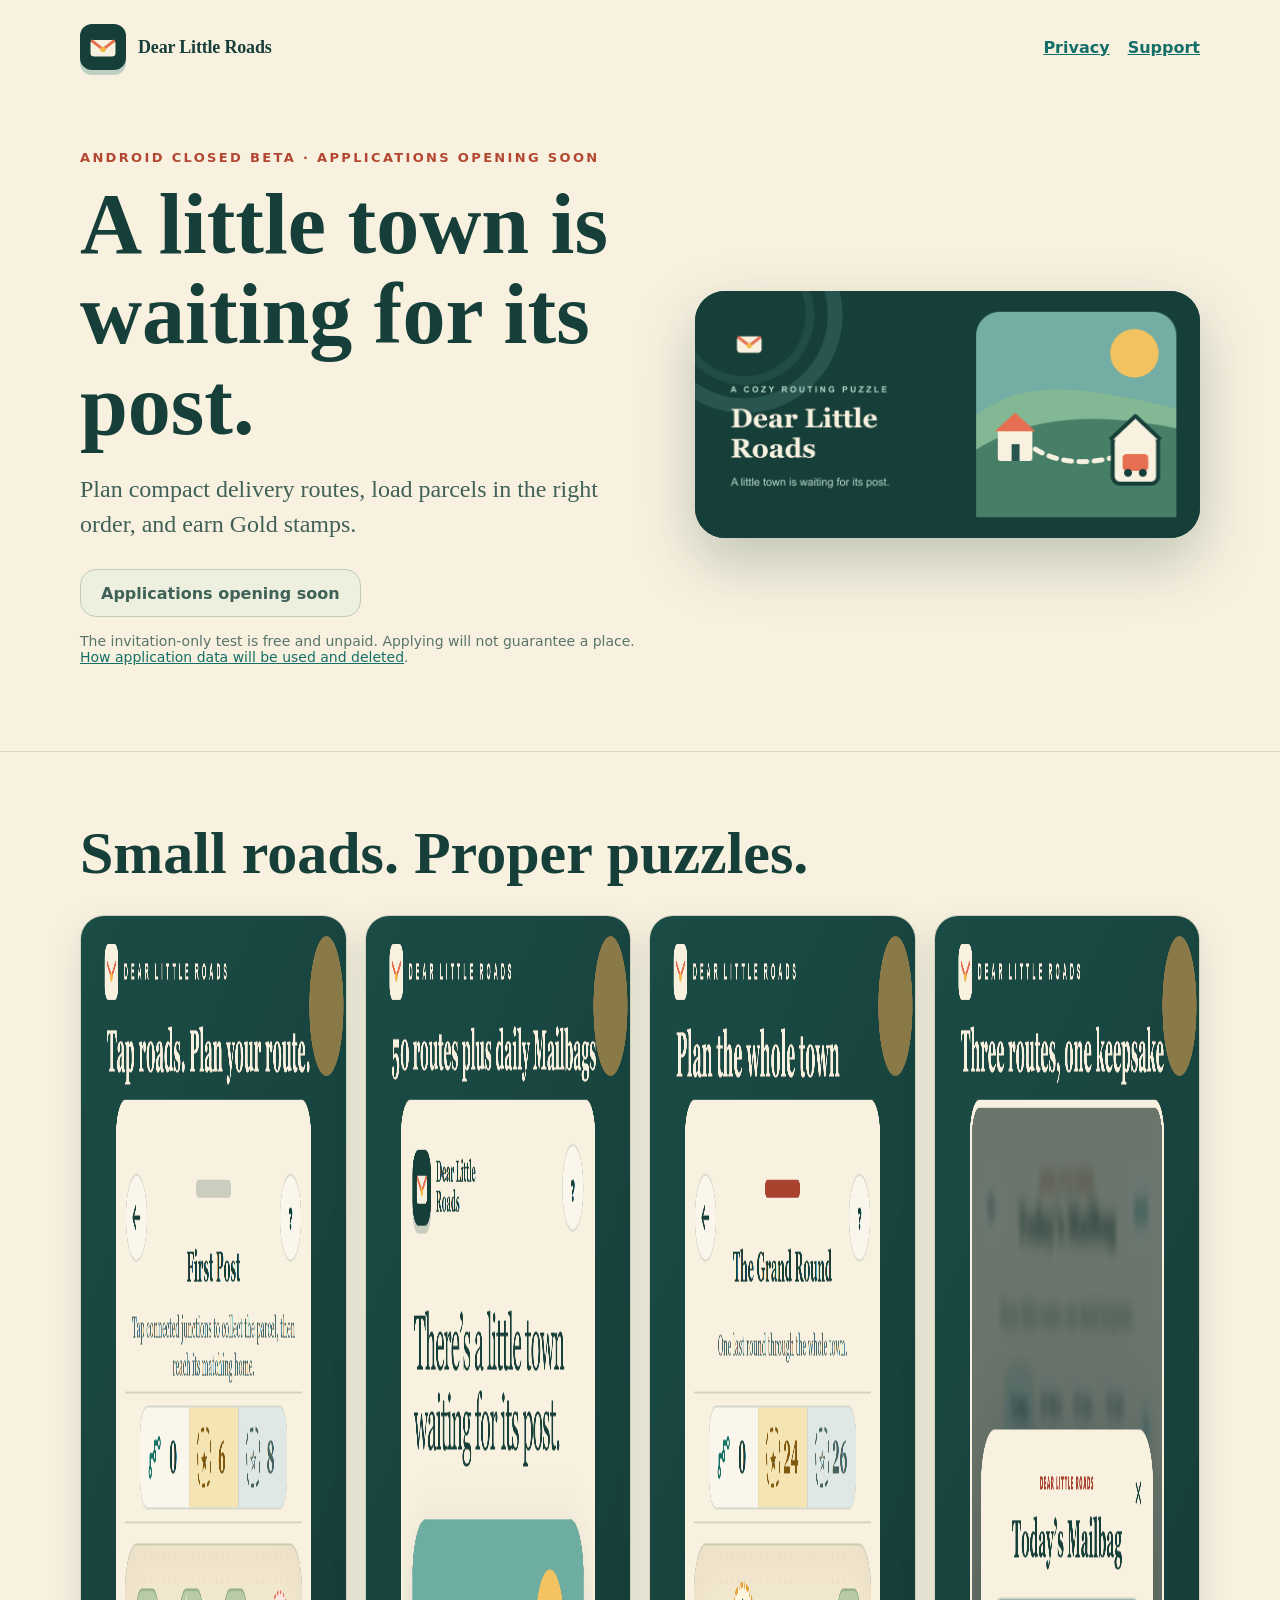
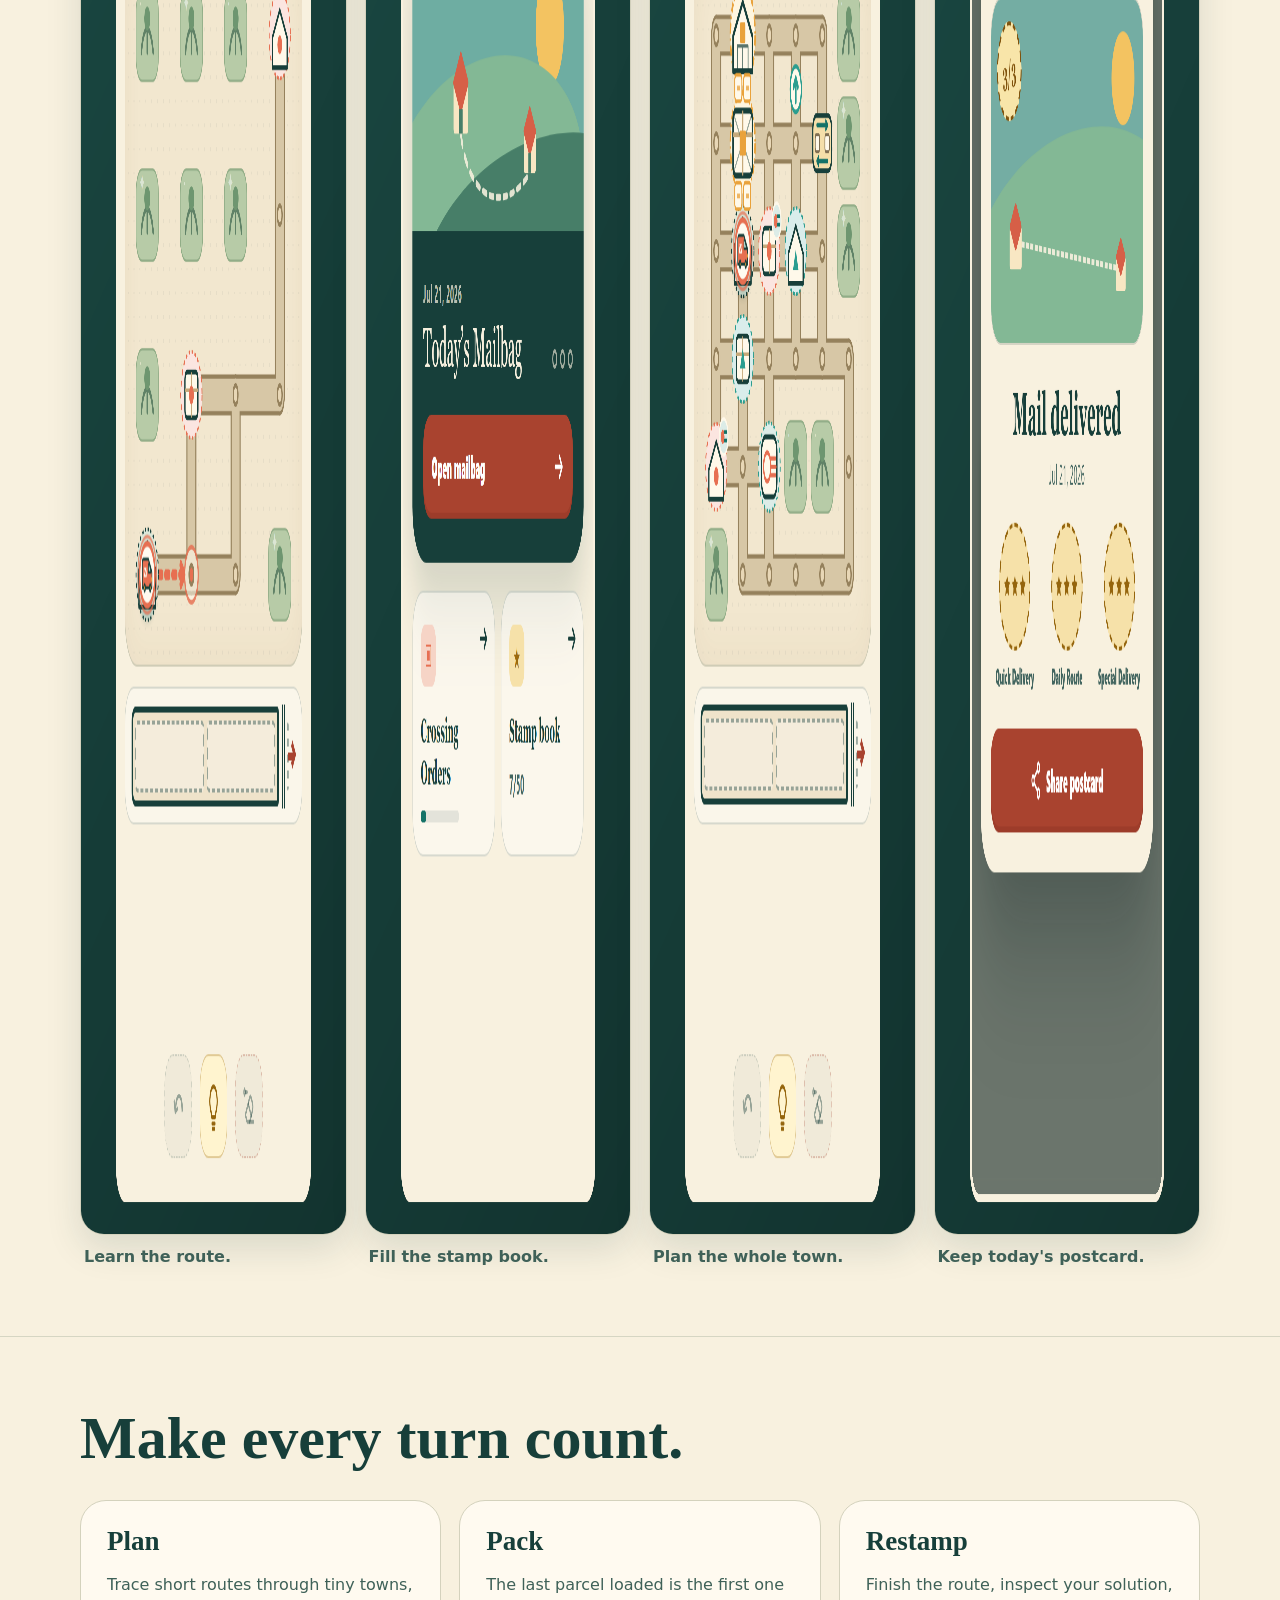
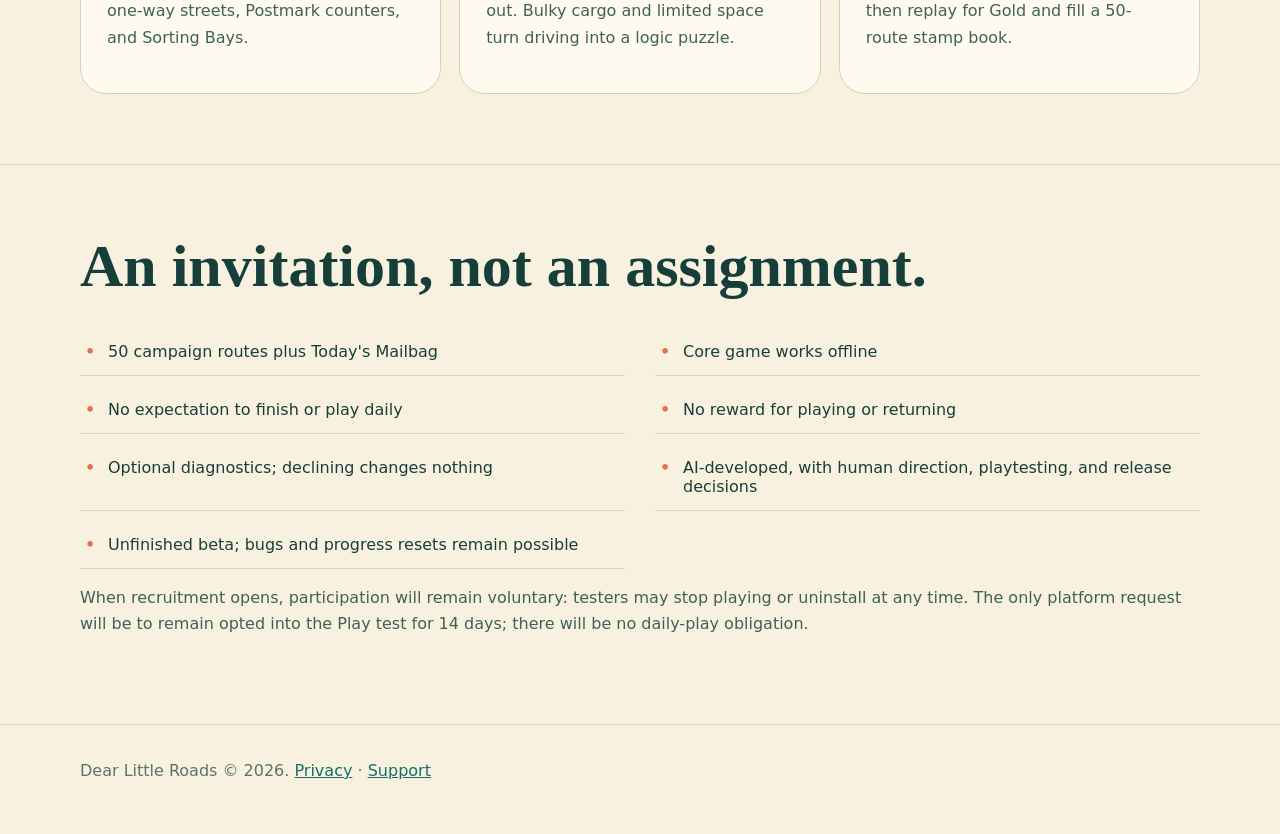
==== index.html @ 235973b0 "Prepare beta application site" ====
<!doctype html>
<html lang="en">
<head>
  <meta charset="utf-8">
  <meta name="viewport" content="width=device-width, initial-scale=1">
  <meta name="description" content="Applications will open soon for the free Dear Little Roads Android closed beta: 50 cozy route-planning puzzles plus Today's Mailbag.">
  <meta name="theme-color" content="#f8f1df">
  <link rel="canonical" href="https://dearlittleroads.github.io/">
  <meta property="og:type" content="website">
  <meta property="og:url" content="https://dearlittleroads.github.io/">
  <meta property="og:title" content="Dear Little Roads: Cozy Puzzle — Android Closed Beta">
  <meta property="og:description" content="Plan tiny postal routes, pack parcels in the right order, and earn Gold stamps across 50 cozy puzzles.">
  <meta property="og:image" content="https://dearlittleroads.github.io/assets/feature-graphic-1024x500.png">
  <meta property="og:image:alt" content="Dear Little Roads artwork with a postal route through a tiny town">
  <meta name="twitter:card" content="summary_large_image">
  <title>Dear Little Roads: Cozy Puzzle — Android Closed Beta</title>
  <link rel="stylesheet" href="styles.css">
  <link rel="icon" type="image/png" href="assets/icon-512x512.png">
</head>
<body>
  <a class="skip-link" href="#main">Skip to content</a>
  <header class="wrap topbar">
    <a class="brand" href="index.html"><span class="brand-mark" aria-hidden="true"><svg viewBox="0 0 64 64" focusable="false"><rect x="11" y="20" width="42" height="28" rx="6" fill="currentColor"/><path d="m14 22 18 14 18-14" fill="none" stroke="#e76f51" stroke-width="5" stroke-linecap="round" stroke-linejoin="round"/><circle cx="32" cy="36" r="4.5" fill="#f4b942"/></svg></span><span class="brand-wordmark">Dear Little Roads</span></a>
    <nav class="toplinks" aria-label="Information">
      <a href="privacy.html">Privacy</a>
      <a href="support.html">Support</a>
    </nav>
  </header>

  <main id="main">
    <section class="wrap hero">
      <div>
        <div class="eyebrow">Android closed beta · Applications opening soon</div>
        <h1>A little town is waiting for its post.</h1>
        <p class="lede">Plan compact delivery routes, load parcels in the right order, and earn Gold stamps.</p>
        <p class="status-pill" role="status">Applications opening soon</p>
        <p class="fine">The invitation-only test is free and unpaid. Applying will not guarantee a place. <a href="privacy.html#beta-recruitment">How application data will be used and deleted</a>.</p>
      </div>
      <figure class="feature-art">
        <img src="assets/feature-graphic-1024x500.png" width="1024" height="500" alt="Dear Little Roads artwork with a postal route through a tiny town">
      </figure>
    </section>

    <section class="section" aria-labelledby="screens-heading">
      <div class="wrap">
        <h2 id="screens-heading">Small roads. Proper puzzles.</h2>
        <div class="screens">
          <figure><img src="assets/01-route-1-initial-1080x1920.png" width="1080" height="1920" loading="lazy" alt="Dear Little Roads introductory route showing a postal van, one parcel and its matching home"><figcaption>Learn the route.</figcaption></figure>
          <figure><img src="assets/02-home-unlocked-1080x1920.png" width="1080" height="1920" loading="lazy" alt="Dear Little Roads home screen with the 50-route campaign, Today's Mailbag and stamp book"><figcaption>Fill the stamp book.</figcaption></figure>
          <figure><img src="assets/03-route-50-dense-1080x1920.png" width="1080" height="1920" loading="lazy" alt="A dense late-game Dear Little Roads town with parcels, homes, one-way streets and route mechanics"><figcaption>Plan the whole town.</figcaption></figure>
          <figure><img src="assets/04-mailbag-postcard-open-1080x1920.png" width="1080" height="1920" loading="lazy" alt="A completed Today's Mailbag with three finished routes and an open dated postcard keepsake"><figcaption>Keep today's postcard.</figcaption></figure>
        </div>
      </div>
    </section>

    <section class="section">
      <div class="wrap">
        <h2>Make every turn count.</h2>
        <div class="cards">
          <article class="card"><h3>Plan</h3><p>Trace short routes through tiny towns, one-way streets, Postmark counters, and Sorting Bays.</p></article>
          <article class="card"><h3>Pack</h3><p>The last parcel loaded is the first one out. Bulky cargo and limited space turn driving into a logic puzzle.</p></article>
          <article class="card"><h3>Restamp</h3><p>Finish the route, inspect your solution, then replay for Gold and fill a 50-route stamp book.</p></article>
        </div>
      </div>
    </section>

    <section class="section">
      <div class="wrap">
        <h2>An invitation, not an assignment.</h2>
        <ul class="facts">
          <li>50 campaign routes plus Today's Mailbag</li>
          <li>Core game works offline</li>
          <li>No expectation to finish or play daily</li>
          <li>No reward for playing or returning</li>
          <li>Optional diagnostics; declining changes nothing</li>
          <li>AI-developed, with human direction, playtesting, and release decisions</li>
          <li>Unfinished beta; bugs and progress resets remain possible</li>
        </ul>
        <p class="prose">When recruitment opens, participation will remain voluntary: testers may stop playing or uninstall at any time. The only platform request will be to remain opted into the Play test for 14 days; there will be no daily-play obligation.</p>
      </div>
    </section>
  </main>

  <footer><div class="wrap">Dear Little Roads © 2026. <a href="privacy.html">Privacy</a> · <a href="support.html">Support</a></div></footer>
</body>
</html>
---- styles.css ----
:root {
  color: #173f3a;
  background: #f8f1df;
  font-family: Inter, ui-sans-serif, system-ui, -apple-system, BlinkMacSystemFont, "Segoe UI", sans-serif;
  font-synthesis: none;
}

* { box-sizing: border-box; }
body { margin: 0; background: #f8f1df; color: #173f3a; }
a { color: #146f68; }
a:focus-visible, button:focus-visible, [tabindex]:focus-visible { outline: 4px solid #e76f51; outline-offset: 4px; }
.skip-link { position: fixed; z-index: 10; top: 12px; left: 12px; padding: 12px 16px; border-radius: 12px; background: #173f3a; color: #fff7e6; font-weight: 800; transform: translateY(-160%); }
.skip-link:focus { transform: translateY(0); }
@media (prefers-reduced-motion: no-preference) {
  html { scroll-behavior: smooth; }
  .skip-link { transition: transform .15s ease; }
}
.wrap { width: min(1120px, calc(100% - 36px)); margin: 0 auto; }
.topbar { display: flex; align-items: center; justify-content: space-between; padding: 24px 0; }
.brand { display: inline-flex; align-items: center; gap: 12px; color: inherit; text-decoration: none; font-weight: 800; }
.brand-mark { display: grid; place-items: center; width: 46px; height: 46px; border-radius: 12px; background: #173f3a; color: #f8f1df; box-shadow: 0 5px 0 #bed0c4; }
.brand-mark svg { display: block; width: 38px; height: 38px; }
.brand-wordmark { font: 700 18px/1.05 Georgia, serif; letter-spacing: -.01em; }
.toplinks { display: flex; gap: 18px; font-weight: 700; }
.hero { display: grid; grid-template-columns: 1.05fr .95fr; align-items: center; gap: 56px; padding: 56px 0 72px; }
.eyebrow { color: #b44731; font-size: 13px; font-weight: 800; letter-spacing: .18em; text-transform: uppercase; }
h1, h2, h3 { font-family: Georgia, serif; line-height: 1.05; }
h1 { max-width: 700px; margin: 14px 0 22px; font-size: clamp(48px, 7vw, 86px); }
.lede { max-width: 650px; margin: 0 0 28px; color: #3f6158; font: 24px/1.45 Georgia, serif; }
.button { display: inline-flex; justify-content: center; align-items: center; min-height: 56px; padding: 0 26px; border-radius: 18px; background: #b44731; color: #fff7e6; font-weight: 800; text-decoration: none; box-shadow: 0 6px 0 #8f3828; }
.button[aria-disabled="true"] { cursor: not-allowed; opacity: .68; }
.status-pill { display: inline-flex; min-height: 48px; align-items: center; margin: 0; padding: 0 20px; border: 1px solid #c3c9b8; border-radius: 16px; background: #eef0df; color: #3f6158; font-weight: 800; }
.fine { margin-top: 16px; color: #58746b; font-size: 14px; }
.feature-art { width: min(620px, 100%); justify-self: center; overflow: hidden; margin: 0; border-radius: 30px; background: #173f3a; box-shadow: 0 24px 60px rgb(23 63 58 / .25); }
.feature-art img { display: block; width: 100%; height: auto; }
.section { padding: 70px 0; border-top: 1px solid #d6d6c3; }
.section h2 { margin: 0 0 30px; font-size: clamp(38px, 5vw, 60px); }
.cards { display: grid; grid-template-columns: repeat(3, 1fr); gap: 18px; }
.card { padding: 26px; border: 1px solid #d4d2bd; border-radius: 26px; background: #fffaf0; }
.card h3 { margin: 0 0 10px; font-size: 27px; }
.card p, .prose { color: #3f6158; line-height: 1.65; }
.screens { display: grid; grid-template-columns: repeat(4, 1fr); gap: 18px; }
.screens figure { margin: 0; }
.screens img { display: block; width: 100%; border-radius: 24px; border: 1px solid #d4d2bd; box-shadow: 0 14px 35px rgb(23 63 58 / .13); }
.screens figcaption { padding: 12px 4px 0; color: #3f6158; font-weight: 750; }
.facts { display: grid; grid-template-columns: repeat(2, minmax(0, 1fr)); gap: 10px 30px; padding: 0; list-style: none; }
.facts li { padding: 14px 0 14px 28px; border-bottom: 1px solid #d6d6c3; position: relative; }
.facts li::before { content: "•"; position: absolute; left: 5px; color: #e76f51; font-weight: 900; }
.policy { width: min(780px, calc(100% - 36px)); margin: 0 auto; padding: 54px 0 90px; }
.policy h1 { font-size: clamp(42px, 6vw, 68px); }
.policy h2 { margin-top: 42px; font-size: 30px; }
.policy p, .policy li { color: #3f6158; line-height: 1.7; }
.policy address { color: #3f6158; font-style: normal; line-height: 1.7; margin: 0 0 1rem; }
.notice { padding: 18px 20px; border-left: 5px solid #e6aa3c; background: #fff6d7; }
footer { padding: 36px 0 54px; border-top: 1px solid #d6d6c3; color: #58746b; }

@media (max-width: 820px) {
  .hero { grid-template-columns: 1fr; padding-top: 28px; }
  .cards { grid-template-columns: 1fr; }
  .screens { grid-template-columns: repeat(2, 1fr); }
  .toplinks { font-size: 14px; }
}

@media (max-width: 520px) {
  .wrap { width: min(100% - 24px, 1120px); }
  .topbar { align-items: flex-start; }
  .brand-wordmark { max-width: 105px; font-size: 15px; }
  .toplinks { flex-direction: column; gap: 6px; text-align: right; }
  .hero { gap: 36px; }
  .lede { font-size: 20px; }
  .screens, .facts { grid-template-columns: 1fr; }
}
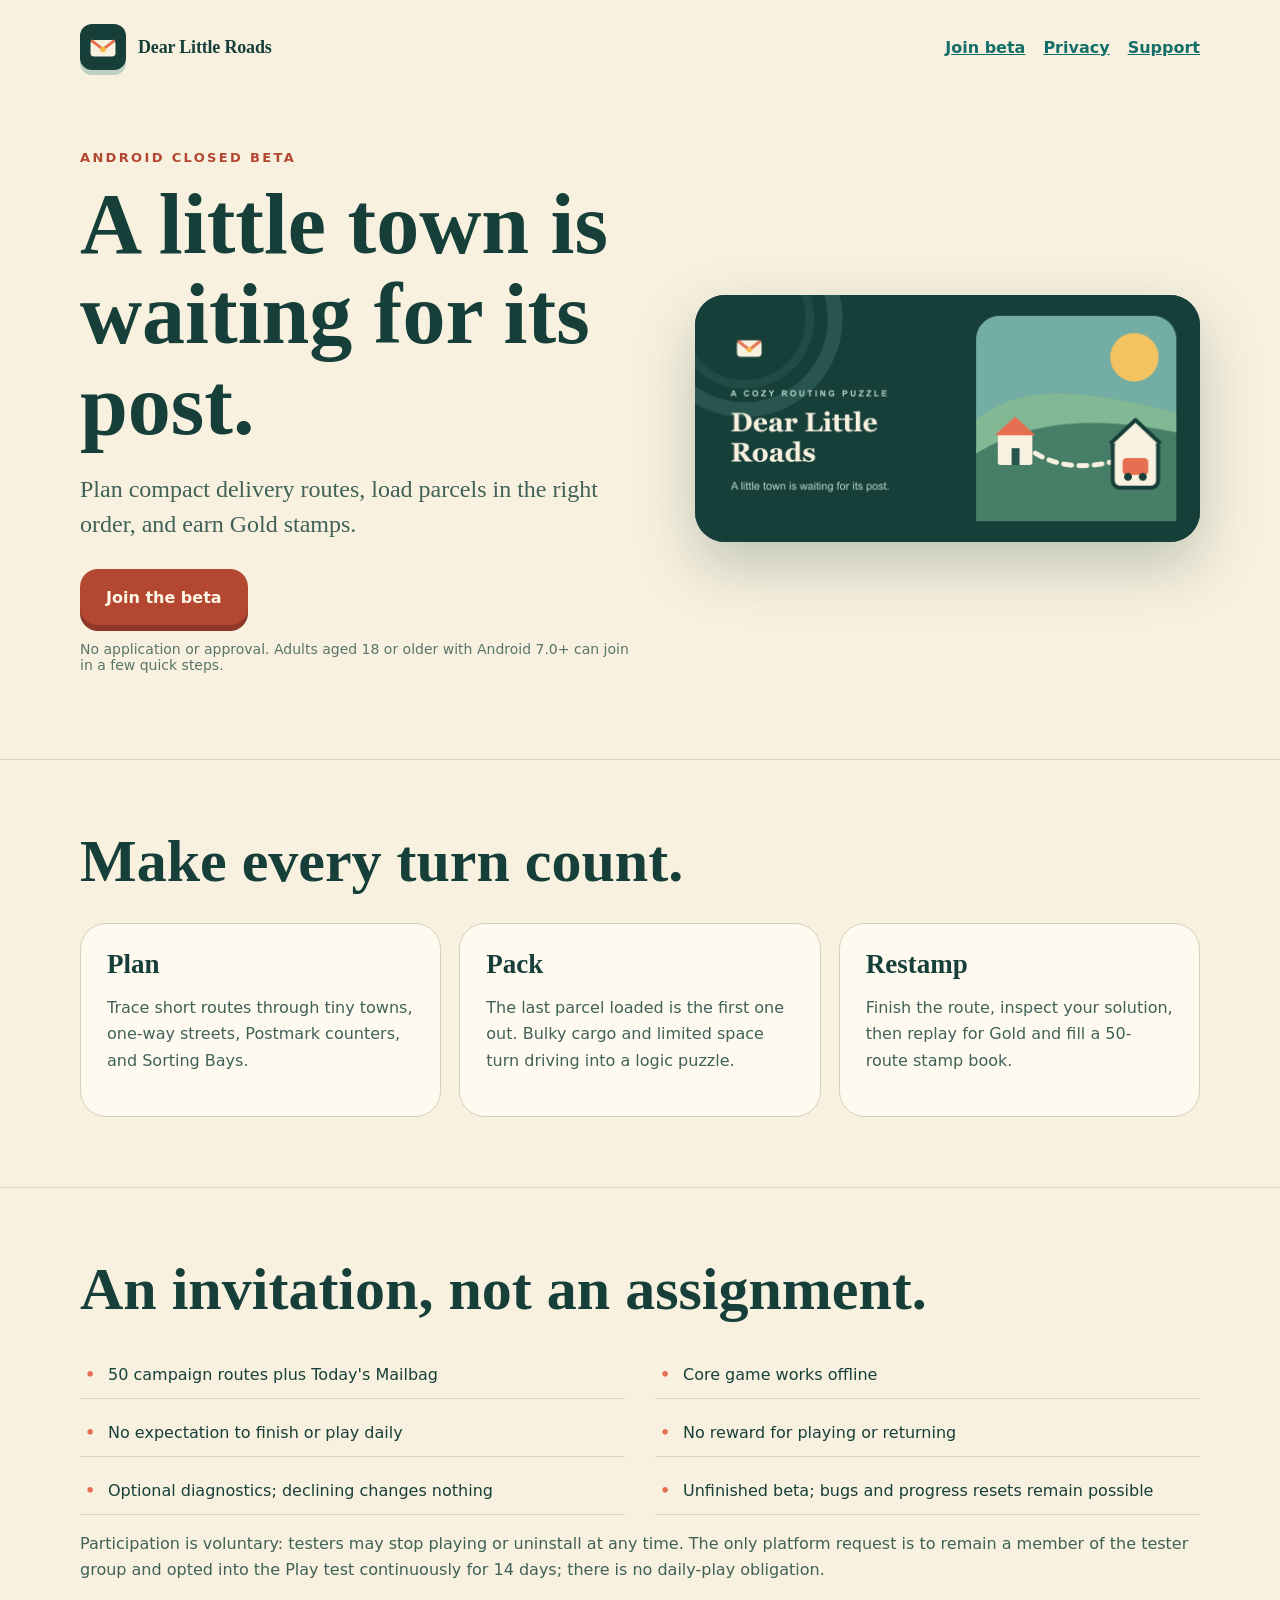
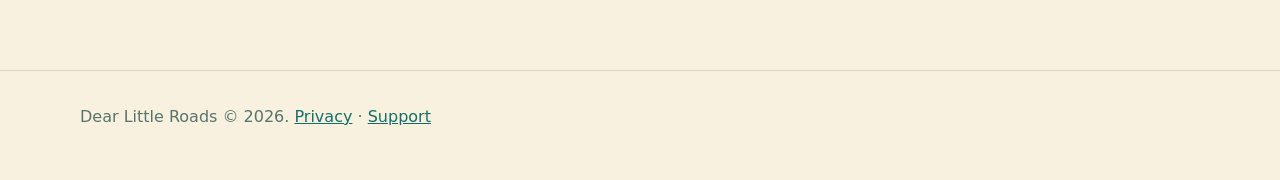
==== commit dee6d252: "Add self-service beta join flow" ====
--- a/index.html
+++ b/index.html
@@ -3,54 +3,33 @@
 <head>
   <meta charset="utf-8">
   <meta name="viewport" content="width=device-width, initial-scale=1">
-  <meta name="description" content="Applications will open soon for the free Dear Little Roads Android closed beta: 50 cozy route-planning puzzles plus Today's Mailbag.">
-  <meta name="theme-color" content="#f8f1df">
-  <link rel="canonical" href="https://dearlittleroads.github.io/">
-  <meta property="og:type" content="website">
-  <meta property="og:url" content="https://dearlittleroads.github.io/">
-  <meta property="og:title" content="Dear Little Roads: Cozy Puzzle — Android Closed Beta">
-  <meta property="og:description" content="Plan tiny postal routes, pack parcels in the right order, and earn Gold stamps across 50 cozy puzzles.">
-  <meta property="og:image" content="https://dearlittleroads.github.io/assets/feature-graphic-1024x500.png">
-  <meta property="og:image:alt" content="Dear Little Roads artwork with a postal route through a tiny town">
-  <meta name="twitter:card" content="summary_large_image">
-  <title>Dear Little Roads: Cozy Puzzle — Android Closed Beta</title>
+  <meta name="description" content="Join the Dear Little Roads closed beta, a cozy route-planning puzzle for Android.">
+  <title>Dear Little Roads — Cozy Routing Puzzle</title>
   <link rel="stylesheet" href="styles.css">
   <link rel="icon" type="image/png" href="assets/icon-512x512.png">
 </head>
 <body>
-  <a class="skip-link" href="#main">Skip to content</a>
   <header class="wrap topbar">
     <a class="brand" href="index.html"><span class="brand-mark" aria-hidden="true"><svg viewBox="0 0 64 64" focusable="false"><rect x="11" y="20" width="42" height="28" rx="6" fill="currentColor"/><path d="m14 22 18 14 18-14" fill="none" stroke="#e76f51" stroke-width="5" stroke-linecap="round" stroke-linejoin="round"/><circle cx="32" cy="36" r="4.5" fill="#f4b942"/></svg></span><span class="brand-wordmark">Dear Little Roads</span></a>
     <nav class="toplinks" aria-label="Information">
+      <a href="join.html">Join beta</a>
       <a href="privacy.html">Privacy</a>
       <a href="support.html">Support</a>
     </nav>
   </header>
 
-  <main id="main">
+  <main>
     <section class="wrap hero">
       <div>
-        <div class="eyebrow">Android closed beta · Applications opening soon</div>
+        <div class="eyebrow">Android closed beta</div>
         <h1>A little town is waiting for its post.</h1>
         <p class="lede">Plan compact delivery routes, load parcels in the right order, and earn Gold stamps.</p>
-        <p class="status-pill" role="status">Applications opening soon</p>
-        <p class="fine">The invitation-only test is free and unpaid. Applying will not guarantee a place. <a href="privacy.html#beta-recruitment">How application data will be used and deleted</a>.</p>
+        <a class="button" href="join.html">Join the beta</a>
+        <p class="fine">No application or approval. Adults aged 18 or older with Android 7.0+ can join in a few quick steps.</p>
       </div>
       <figure class="feature-art">
         <img src="assets/feature-graphic-1024x500.png" width="1024" height="500" alt="Dear Little Roads artwork with a postal route through a tiny town">
       </figure>
-    </section>
-
-    <section class="section" aria-labelledby="screens-heading">
-      <div class="wrap">
-        <h2 id="screens-heading">Small roads. Proper puzzles.</h2>
-        <div class="screens">
-          <figure><img src="assets/01-route-1-initial-1080x1920.png" width="1080" height="1920" loading="lazy" alt="Dear Little Roads introductory route showing a postal van, one parcel and its matching home"><figcaption>Learn the route.</figcaption></figure>
-          <figure><img src="assets/02-home-unlocked-1080x1920.png" width="1080" height="1920" loading="lazy" alt="Dear Little Roads home screen with the 50-route campaign, Today's Mailbag and stamp book"><figcaption>Fill the stamp book.</figcaption></figure>
-          <figure><img src="assets/03-route-50-dense-1080x1920.png" width="1080" height="1920" loading="lazy" alt="A dense late-game Dear Little Roads town with parcels, homes, one-way streets and route mechanics"><figcaption>Plan the whole town.</figcaption></figure>
-          <figure><img src="assets/04-mailbag-postcard-open-1080x1920.png" width="1080" height="1920" loading="lazy" alt="A completed Today's Mailbag with three finished routes and an open dated postcard keepsake"><figcaption>Keep today's postcard.</figcaption></figure>
-        </div>
-      </div>
     </section>
 
     <section class="section">
@@ -73,10 +52,9 @@
           <li>No expectation to finish or play daily</li>
           <li>No reward for playing or returning</li>
           <li>Optional diagnostics; declining changes nothing</li>
-          <li>AI-developed, with human direction, playtesting, and release decisions</li>
           <li>Unfinished beta; bugs and progress resets remain possible</li>
         </ul>
-        <p class="prose">When recruitment opens, participation will remain voluntary: testers may stop playing or uninstall at any time. The only platform request will be to remain opted into the Play test for 14 days; there will be no daily-play obligation.</p>
+        <p class="prose">Participation is voluntary: testers may stop playing or uninstall at any time. The only platform request is to remain a member of the tester group and opted into the Play test continuously for 14 days; there is no daily-play obligation.</p>
       </div>
     </section>
   </main>
--- a/styles.css
+++ b/styles.css
@@ -6,15 +6,12 @@
 }
 
 * { box-sizing: border-box; }
+html { scroll-behavior: smooth; }
 body { margin: 0; background: #f8f1df; color: #173f3a; }
 a { color: #146f68; }
-a:focus-visible, button:focus-visible, [tabindex]:focus-visible { outline: 4px solid #e76f51; outline-offset: 4px; }
-.skip-link { position: fixed; z-index: 10; top: 12px; left: 12px; padding: 12px 16px; border-radius: 12px; background: #173f3a; color: #fff7e6; font-weight: 800; transform: translateY(-160%); }
+.visually-hidden { position: absolute; width: 1px; height: 1px; padding: 0; margin: -1px; overflow: hidden; clip: rect(0 0 0 0); white-space: nowrap; border: 0; }
+.skip-link { position: fixed; z-index: 10; top: 8px; left: 8px; padding: 10px 14px; border-radius: 10px; background: #173f3a; color: #fffaf0; font-weight: 800; transform: translateY(-160%); }
 .skip-link:focus { transform: translateY(0); }
-@media (prefers-reduced-motion: no-preference) {
-  html { scroll-behavior: smooth; }
-  .skip-link { transition: transform .15s ease; }
-}
 .wrap { width: min(1120px, calc(100% - 36px)); margin: 0 auto; }
 .topbar { display: flex; align-items: center; justify-content: space-between; padding: 24px 0; }
 .brand { display: inline-flex; align-items: center; gap: 12px; color: inherit; text-decoration: none; font-weight: 800; }
@@ -29,7 +26,6 @@
 .lede { max-width: 650px; margin: 0 0 28px; color: #3f6158; font: 24px/1.45 Georgia, serif; }
 .button { display: inline-flex; justify-content: center; align-items: center; min-height: 56px; padding: 0 26px; border-radius: 18px; background: #b44731; color: #fff7e6; font-weight: 800; text-decoration: none; box-shadow: 0 6px 0 #8f3828; }
 .button[aria-disabled="true"] { cursor: not-allowed; opacity: .68; }
-.status-pill { display: inline-flex; min-height: 48px; align-items: center; margin: 0; padding: 0 20px; border: 1px solid #c3c9b8; border-radius: 16px; background: #eef0df; color: #3f6158; font-weight: 800; }
 .fine { margin-top: 16px; color: #58746b; font-size: 14px; }
 .feature-art { width: min(620px, 100%); justify-self: center; overflow: hidden; margin: 0; border-radius: 30px; background: #173f3a; box-shadow: 0 24px 60px rgb(23 63 58 / .25); }
 .feature-art img { display: block; width: 100%; height: auto; }
@@ -40,9 +36,7 @@
 .card h3 { margin: 0 0 10px; font-size: 27px; }
 .card p, .prose { color: #3f6158; line-height: 1.65; }
 .screens { display: grid; grid-template-columns: repeat(4, 1fr); gap: 18px; }
-.screens figure { margin: 0; }
 .screens img { display: block; width: 100%; border-radius: 24px; border: 1px solid #d4d2bd; box-shadow: 0 14px 35px rgb(23 63 58 / .13); }
-.screens figcaption { padding: 12px 4px 0; color: #3f6158; font-weight: 750; }
 .facts { display: grid; grid-template-columns: repeat(2, minmax(0, 1fr)); gap: 10px 30px; padding: 0; list-style: none; }
 .facts li { padding: 14px 0 14px 28px; border-bottom: 1px solid #d6d6c3; position: relative; }
 .facts li::before { content: "•"; position: absolute; left: 5px; color: #e76f51; font-weight: 900; }
@@ -51,7 +45,21 @@
 .policy h2 { margin-top: 42px; font-size: 30px; }
 .policy p, .policy li { color: #3f6158; line-height: 1.7; }
 .policy address { color: #3f6158; font-style: normal; line-height: 1.7; margin: 0 0 1rem; }
+.policy code { overflow-wrap: anywhere; }
+.language-switcher { display: flex; flex-wrap: wrap; gap: 10px; margin: 0 0 42px; }
+.language-switcher a { min-width: 112px; padding: 10px 16px; border: 1px solid #b9c8bd; border-radius: 999px; background: #fffaf0; text-align: center; text-decoration: none; font-weight: 800; }
+.language-switcher a:hover, .language-switcher a:focus-visible { border-color: #146f68; outline: 3px solid rgb(20 111 104 / .18); outline-offset: 2px; }
+.language-section { scroll-margin-top: 24px; }
+.language-section + .language-section { margin-top: 80px; padding-top: 80px; border-top: 2px solid #c9ccba; }
 .notice { padding: 18px 20px; border-left: 5px solid #e6aa3c; background: #fff6d7; }
+.join-intro { max-width: 680px; font: 22px/1.5 Georgia, serif; }
+.join-steps { display: grid; gap: 20px; margin: 38px 0 48px; padding: 0; list-style: none; }
+.join-step { display: grid; grid-template-columns: 54px 1fr; gap: 18px; padding: 24px; border: 1px solid #d4d2bd; border-radius: 26px; background: #fffaf0; }
+.join-step h2 { margin: 2px 0 10px; font-size: 30px; }
+.join-step p { margin: 0 0 20px; }
+.step-number { display: grid; place-items: center; width: 48px; height: 48px; border-radius: 50%; background: #173f3a; color: #fffaf0; font: 700 25px/1 Georgia, serif; box-shadow: 0 5px 0 #bed0c4; }
+.join-expectations { margin-top: 48px; padding-top: 8px; }
+.join-expectations h2 { margin-top: 0; }
 footer { padding: 36px 0 54px; border-top: 1px solid #d6d6c3; color: #58746b; }
 
 @media (max-width: 820px) {
@@ -69,4 +77,19 @@
   .hero { gap: 36px; }
   .lede { font-size: 20px; }
   .screens, .facts { grid-template-columns: 1fr; }
+  .language-switcher a { flex: 1; }
+  .language-section + .language-section { margin-top: 60px; padding-top: 60px; }
+  .policy h1 {
+    font-size: clamp(36px, 12vw, 42px);
+    hyphens: auto;
+    overflow-wrap: anywhere;
+  }
+  .policy h2 { hyphens: auto; overflow-wrap: anywhere; }
+  .join-step { grid-template-columns: 42px 1fr; gap: 12px; padding: 18px 16px; }
+  .step-number { width: 38px; height: 38px; font-size: 21px; }
+  .join-step .button { width: 100%; min-height: 52px; padding: 0 18px; text-align: center; }
 }
+
+@media (prefers-reduced-motion: reduce) {
+  html { scroll-behavior: auto; }
+}
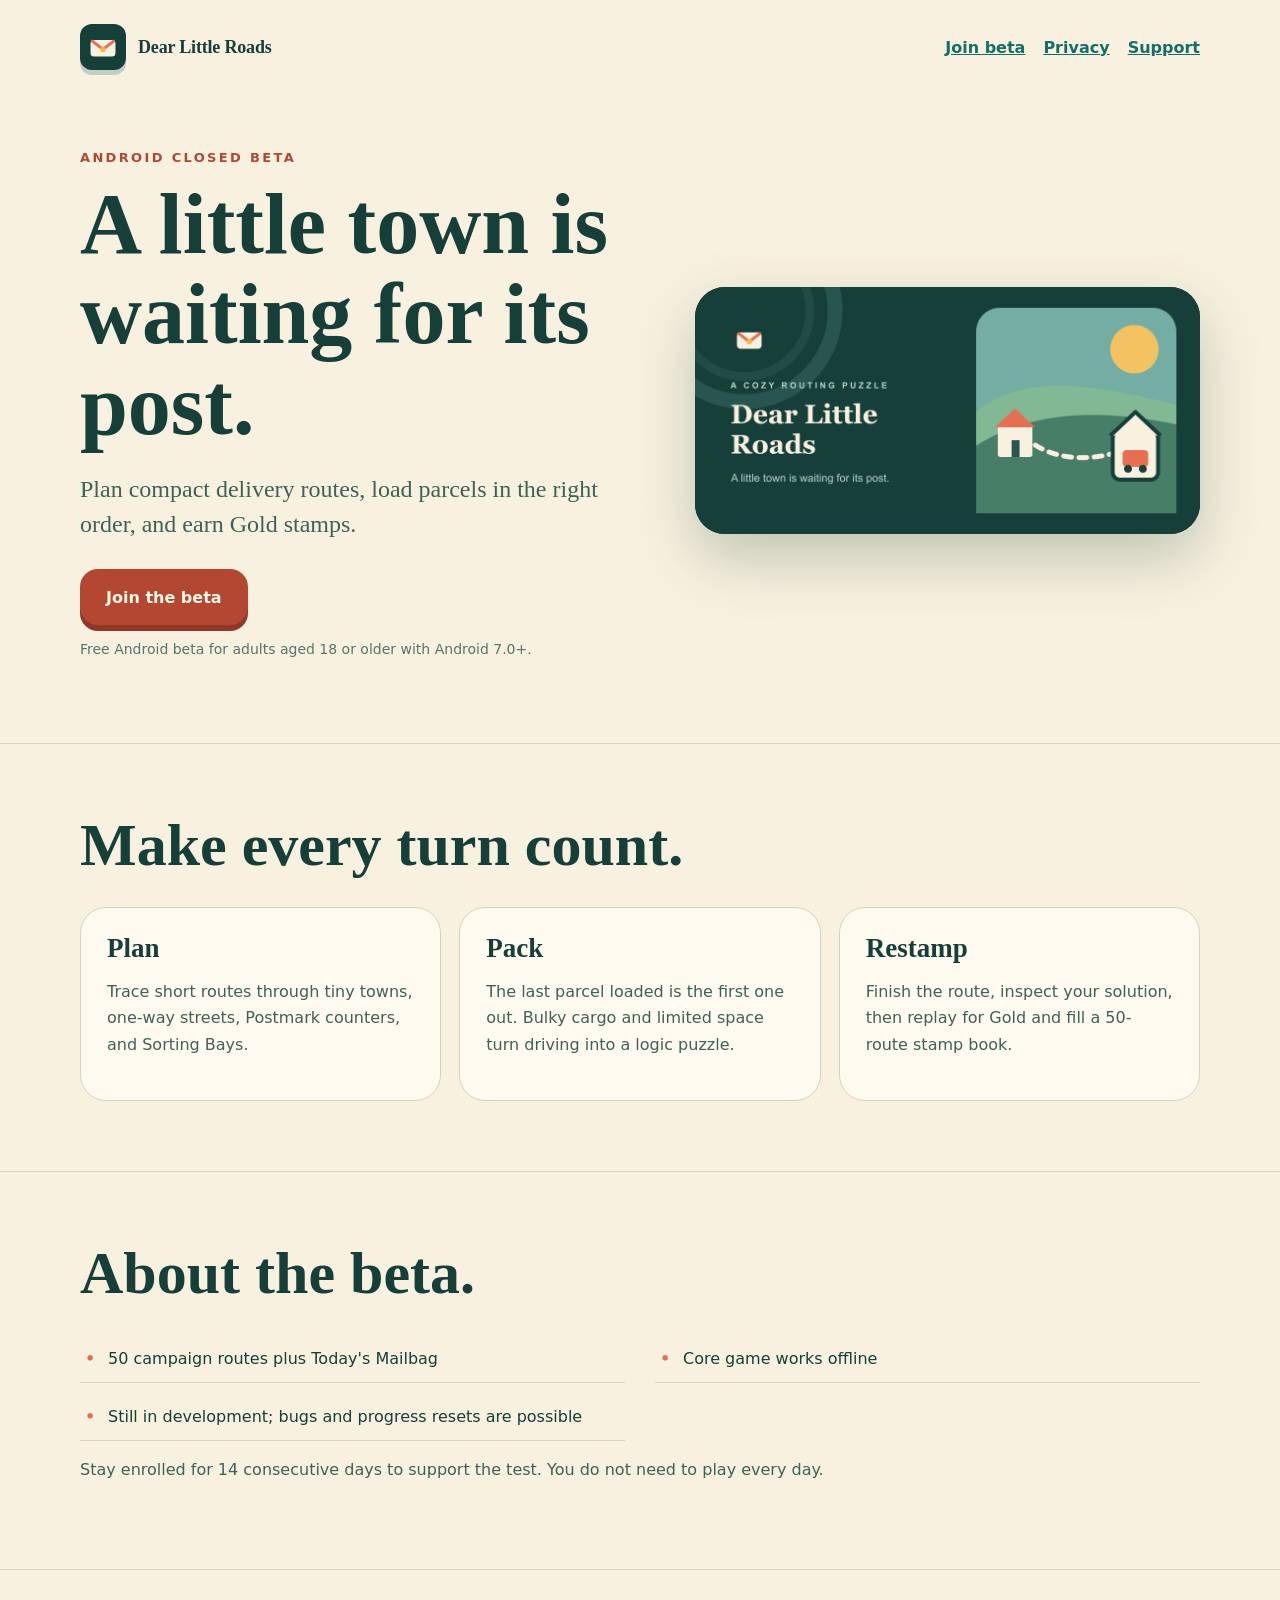
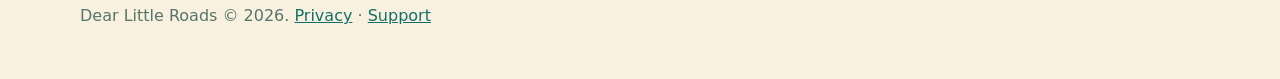
==== commit 501730f7: "Tighten beta invitation copy" ====
--- a/index.html
+++ b/index.html
@@ -25,7 +25,7 @@
         <h1>A little town is waiting for its post.</h1>
         <p class="lede">Plan compact delivery routes, load parcels in the right order, and earn Gold stamps.</p>
         <a class="button" href="join.html">Join the beta</a>
-        <p class="fine">No application or approval. Adults aged 18 or older with Android 7.0+ can join in a few quick steps.</p>
+        <p class="fine">Free Android beta for adults aged 18 or older with Android 7.0+.</p>
       </div>
       <figure class="feature-art">
         <img src="assets/feature-graphic-1024x500.png" width="1024" height="500" alt="Dear Little Roads artwork with a postal route through a tiny town">
@@ -45,16 +45,13 @@
 
     <section class="section">
       <div class="wrap">
-        <h2>An invitation, not an assignment.</h2>
+        <h2>About the beta.</h2>
         <ul class="facts">
           <li>50 campaign routes plus Today's Mailbag</li>
           <li>Core game works offline</li>
-          <li>No expectation to finish or play daily</li>
-          <li>No reward for playing or returning</li>
-          <li>Optional diagnostics; declining changes nothing</li>
-          <li>Unfinished beta; bugs and progress resets remain possible</li>
+          <li>Still in development; bugs and progress resets are possible</li>
         </ul>
-        <p class="prose">Participation is voluntary: testers may stop playing or uninstall at any time. The only platform request is to remain a member of the tester group and opted into the Play test continuously for 14 days; there is no daily-play obligation.</p>
+        <p class="prose">Stay enrolled for 14 consecutive days to support the test. You do not need to play every day.</p>
       </div>
     </section>
   </main>
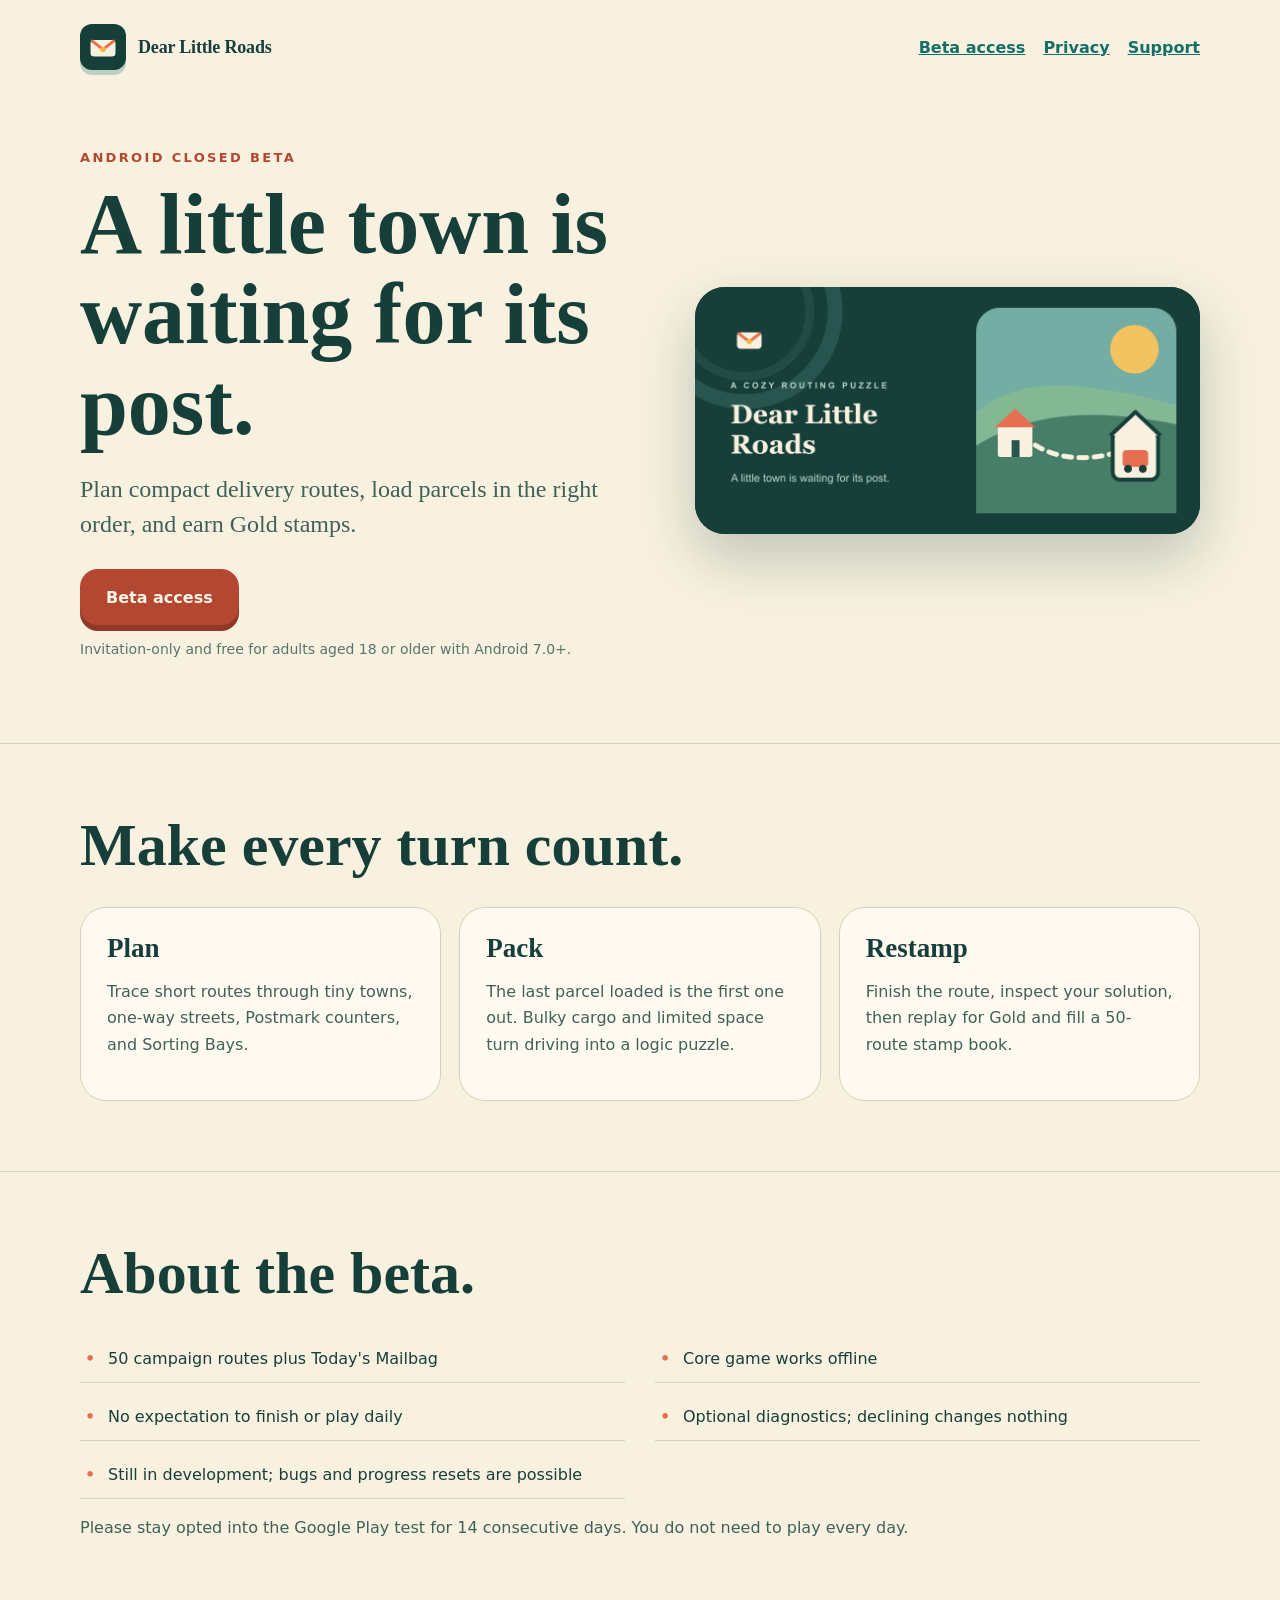
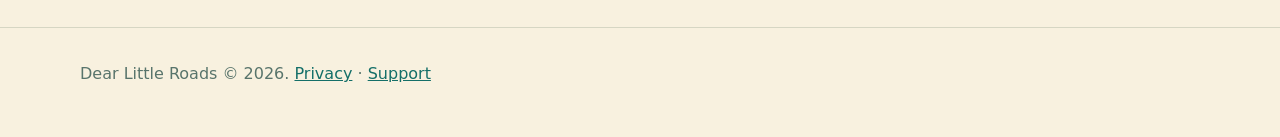
==== commit 0c38aa2f: "Replace tester self-join with managed access" ====
--- a/index.html
+++ b/index.html
@@ -3,7 +3,7 @@
 <head>
   <meta charset="utf-8">
   <meta name="viewport" content="width=device-width, initial-scale=1">
-  <meta name="description" content="Join the Dear Little Roads closed beta, a cozy route-planning puzzle for Android.">
+  <meta name="description" content="Learn how invited testers can access the Dear Little Roads Android closed beta.">
   <title>Dear Little Roads — Cozy Routing Puzzle</title>
   <link rel="stylesheet" href="styles.css">
   <link rel="icon" type="image/png" href="assets/icon-512x512.png">
@@ -12,7 +12,7 @@
   <header class="wrap topbar">
     <a class="brand" href="index.html"><span class="brand-mark" aria-hidden="true"><svg viewBox="0 0 64 64" focusable="false"><rect x="11" y="20" width="42" height="28" rx="6" fill="currentColor"/><path d="m14 22 18 14 18-14" fill="none" stroke="#e76f51" stroke-width="5" stroke-linecap="round" stroke-linejoin="round"/><circle cx="32" cy="36" r="4.5" fill="#f4b942"/></svg></span><span class="brand-wordmark">Dear Little Roads</span></a>
     <nav class="toplinks" aria-label="Information">
-      <a href="join.html">Join beta</a>
+      <a href="join.html">Beta access</a>
       <a href="privacy.html">Privacy</a>
       <a href="support.html">Support</a>
     </nav>
@@ -24,8 +24,8 @@
         <div class="eyebrow">Android closed beta</div>
         <h1>A little town is waiting for its post.</h1>
         <p class="lede">Plan compact delivery routes, load parcels in the right order, and earn Gold stamps.</p>
-        <a class="button" href="join.html">Join the beta</a>
-        <p class="fine">Free Android beta for adults aged 18 or older with Android 7.0+.</p>
+        <a class="button" href="join.html">Beta access</a>
+        <p class="fine">Invitation-only and free for adults aged 18 or older with Android 7.0+.</p>
       </div>
       <figure class="feature-art">
         <img src="assets/feature-graphic-1024x500.png" width="1024" height="500" alt="Dear Little Roads artwork with a postal route through a tiny town">
@@ -49,9 +49,11 @@
         <ul class="facts">
           <li>50 campaign routes plus Today's Mailbag</li>
           <li>Core game works offline</li>
+          <li>No expectation to finish or play daily</li>
+          <li>Optional diagnostics; declining changes nothing</li>
           <li>Still in development; bugs and progress resets are possible</li>
         </ul>
-        <p class="prose">Stay enrolled for 14 consecutive days to support the test. You do not need to play every day.</p>
+        <p class="prose">Please stay opted into the Google Play test for 14 consecutive days. You do not need to play every day.</p>
       </div>
     </section>
   </main>
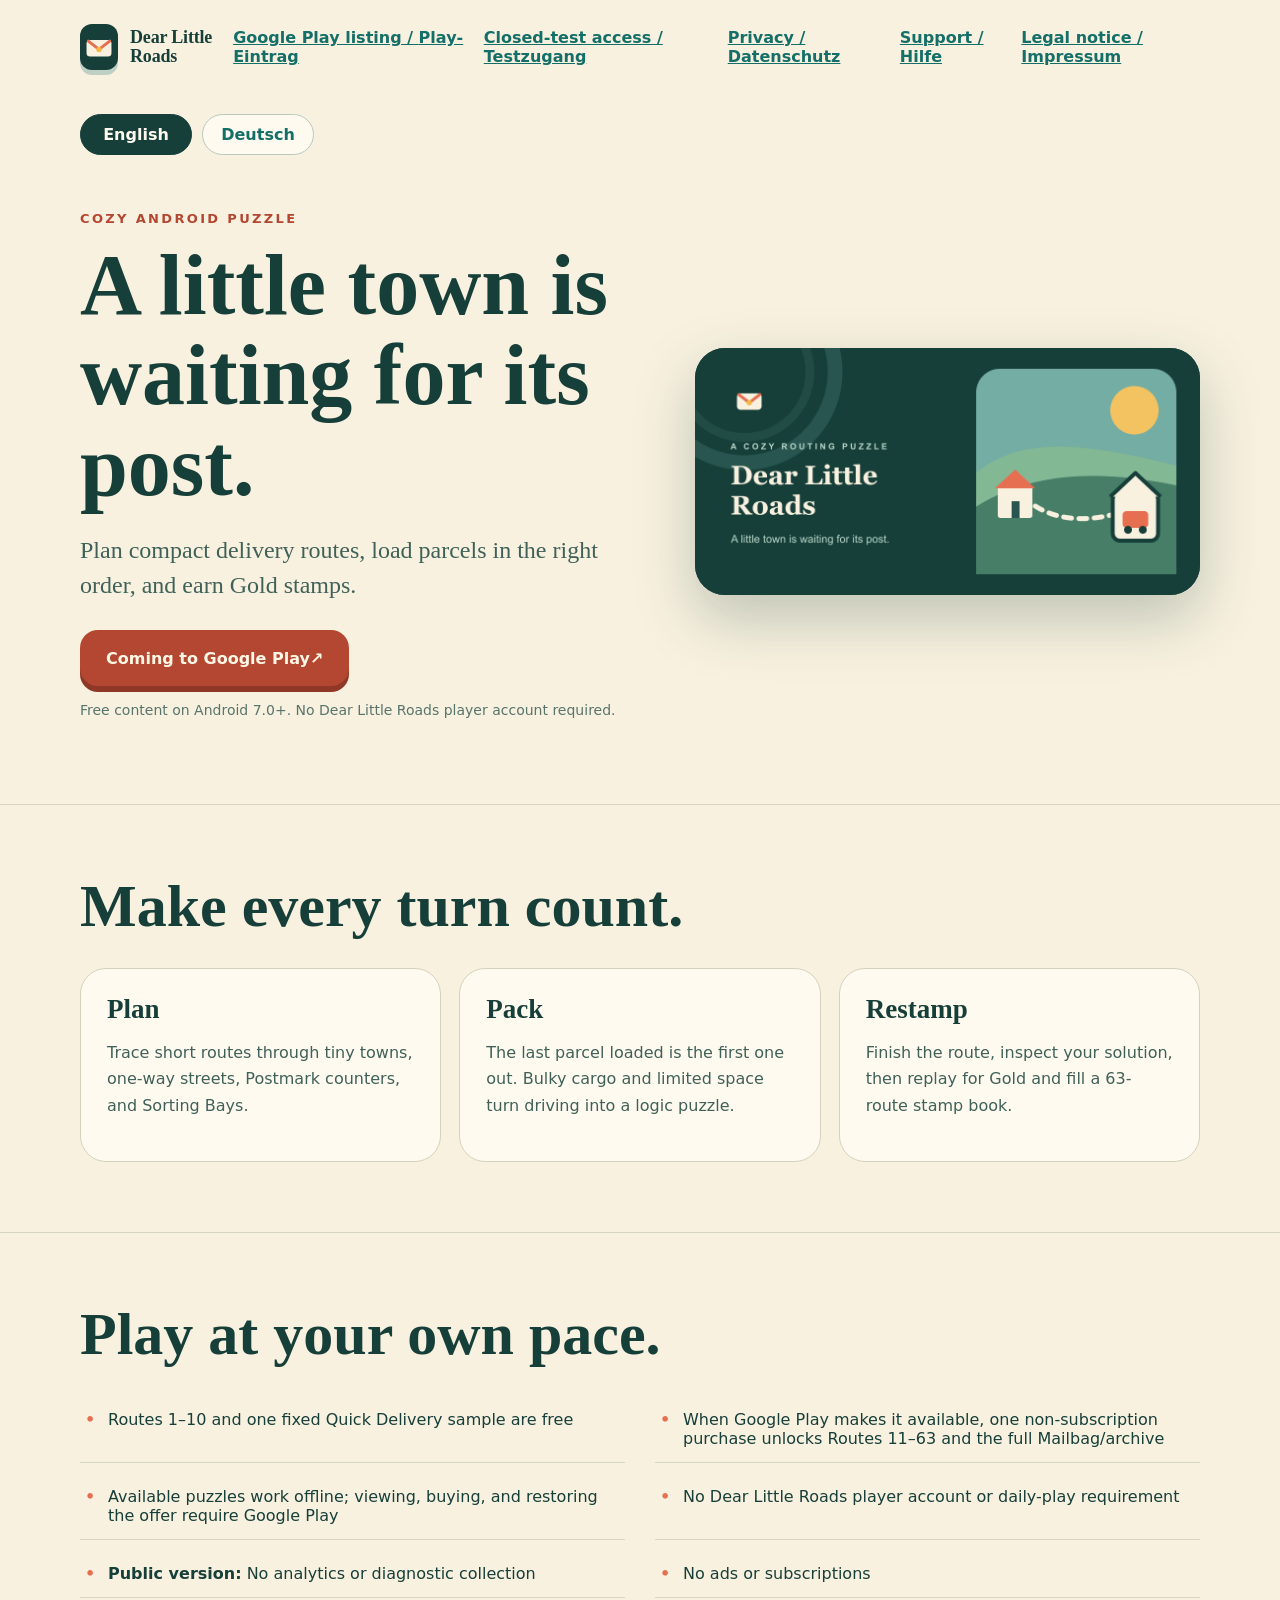
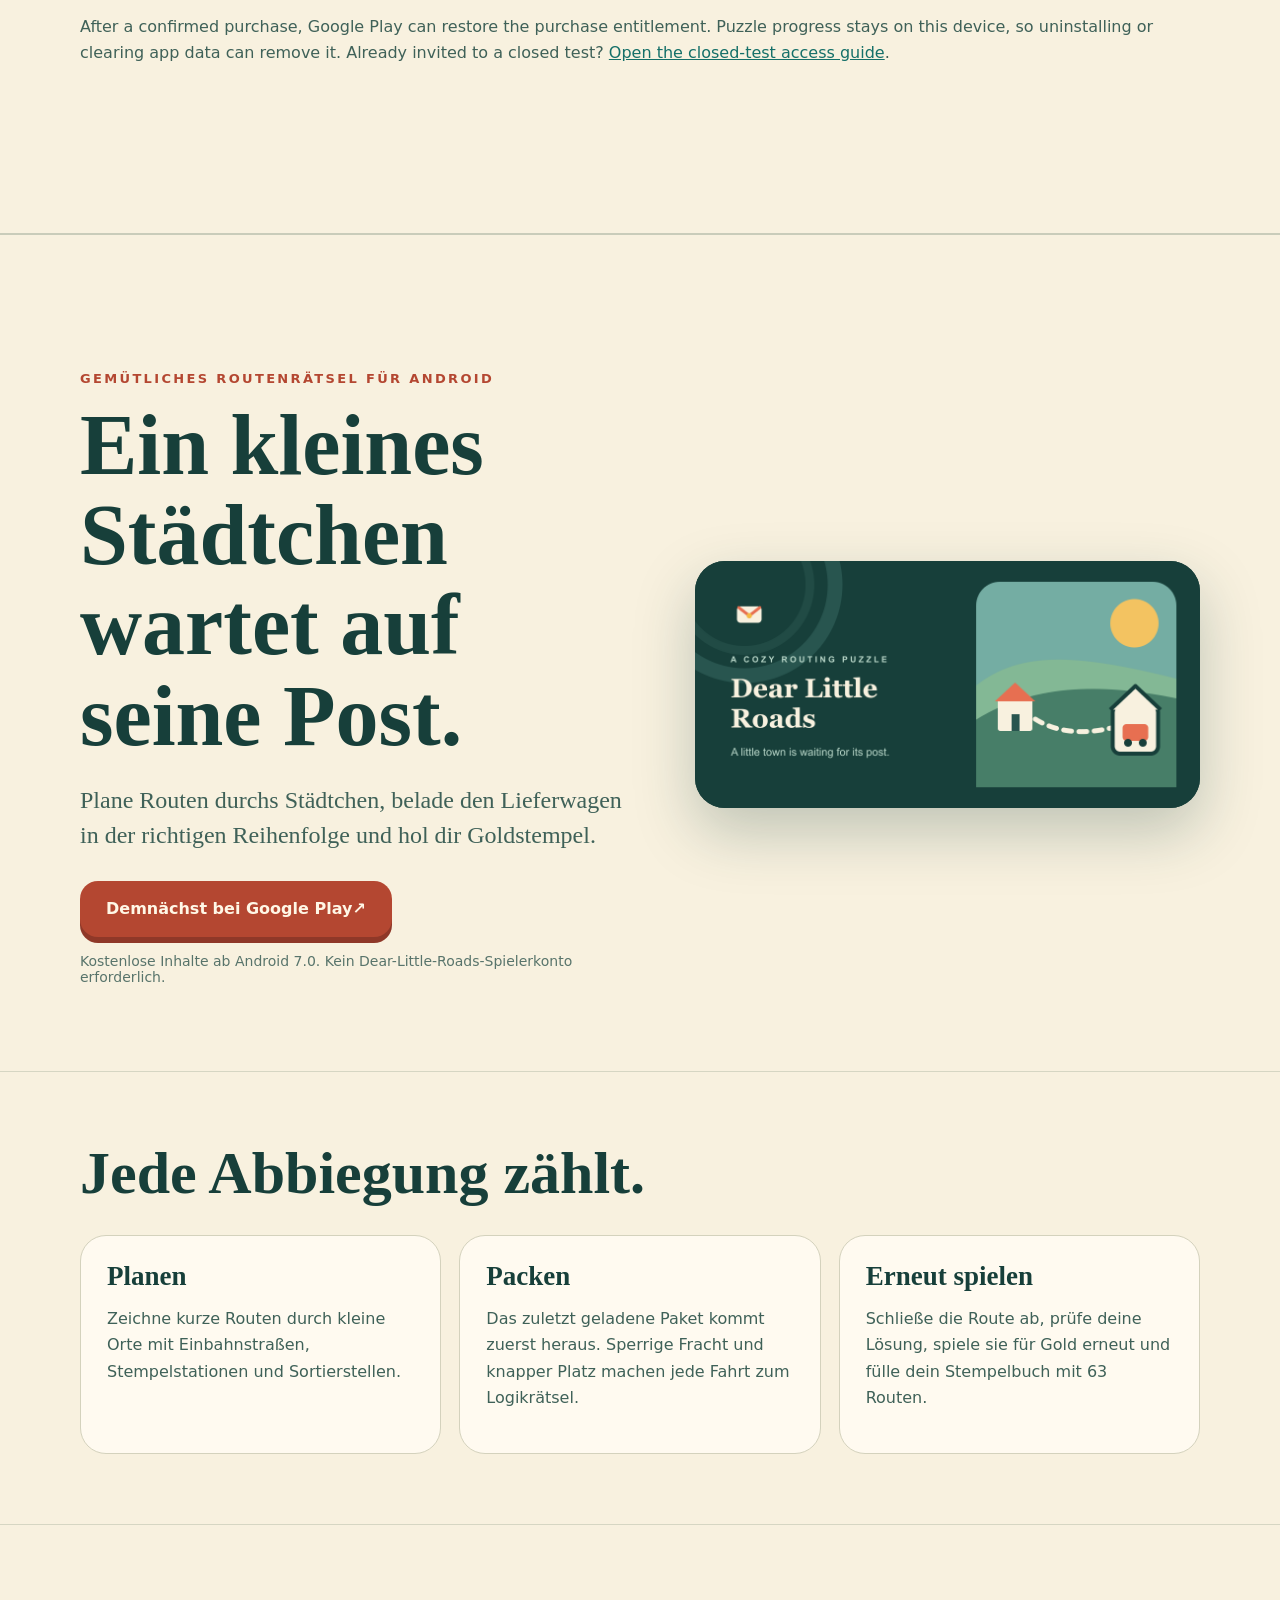
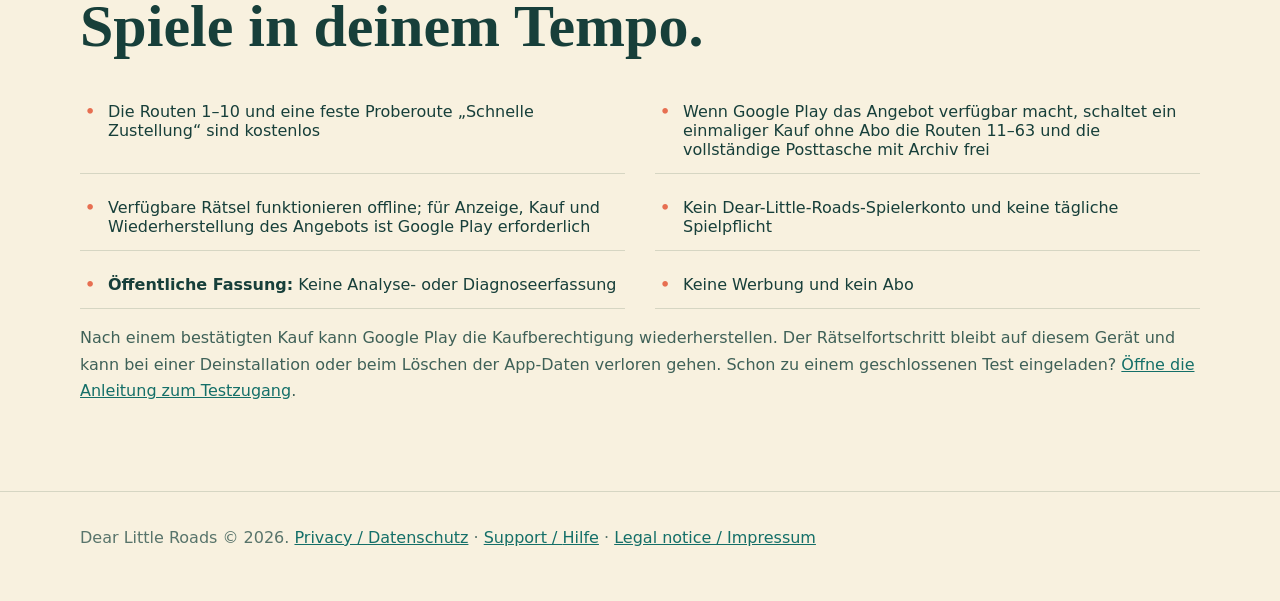
==== commit 69191827: "Publish Dear Little Roads public site" ====
--- a/index.html
+++ b/index.html
@@ -3,61 +3,116 @@
 <head>
   <meta charset="utf-8">
   <meta name="viewport" content="width=device-width, initial-scale=1">
-  <meta name="description" content="Learn how invited testers can access the Dear Little Roads Android closed beta.">
-  <title>Dear Little Roads — Cozy Routing Puzzle</title>
+  <meta name="description" content="Dear Little Roads is a cozy routing puzzle for Android with 63 campaign routes and a daily Mailbag.">
+  <link rel="canonical" href="https://dearlittleroads.github.io/">
+  <title>Dear Little Roads — Cozy Routing Puzzle / Gemütliches Routenrätsel</title>
   <link rel="stylesheet" href="styles.css">
   <link rel="icon" type="image/png" href="assets/icon-512x512.png">
 </head>
 <body>
+  <a class="skip-link" href="#main">Skip to content / <span lang="de">Zum Inhalt</span></a>
   <header class="wrap topbar">
     <a class="brand" href="index.html"><span class="brand-mark" aria-hidden="true"><svg viewBox="0 0 64 64" focusable="false"><rect x="11" y="20" width="42" height="28" rx="6" fill="currentColor"/><path d="m14 22 18 14 18-14" fill="none" stroke="#e76f51" stroke-width="5" stroke-linecap="round" stroke-linejoin="round"/><circle cx="32" cy="36" r="4.5" fill="#f4b942"/></svg></span><span class="brand-wordmark">Dear Little Roads</span></a>
     <nav class="toplinks" aria-label="Information">
-      <a href="join.html">Beta access</a>
-      <a href="privacy.html">Privacy</a>
-      <a href="support.html">Support</a>
+      <a href="https://play.google.com/store/apps/details?id=com.dearlittleroads.puzzle">Google Play listing / <span lang="de">Play-Eintrag</span></a>
+      <a href="join.html">Closed-test access / <span lang="de">Testzugang</span></a>
+      <a href="privacy.html">Privacy / <span lang="de">Datenschutz</span></a>
+      <a href="support.html">Support / <span lang="de">Hilfe</span></a>
+      <a href="legal.html">Legal notice / <span lang="de">Impressum</span></a>
     </nav>
   </header>
 
-  <main>
-    <section class="wrap hero">
-      <div>
-        <div class="eyebrow">Android closed beta</div>
-        <h1>A little town is waiting for its post.</h1>
-        <p class="lede">Plan compact delivery routes, load parcels in the right order, and earn Gold stamps.</p>
-        <a class="button" href="join.html">Beta access</a>
-        <p class="fine">Invitation-only and free for adults aged 18 or older with Android 7.0+.</p>
-      </div>
-      <figure class="feature-art">
-        <img src="assets/feature-graphic-1024x500.png" width="1024" height="500" alt="Dear Little Roads artwork with a postal route through a tiny town">
-      </figure>
-    </section>
+  <main id="main">
+    <div class="wrap home-language-tools">
+      <nav class="language-switcher" aria-label="Language selection / Sprachauswahl">
+        <a href="#english" lang="en">English</a>
+        <a href="#deutsch" lang="de">Deutsch</a>
+      </nav>
+    </div>
 
-    <section class="section">
-      <div class="wrap">
-        <h2>Make every turn count.</h2>
-        <div class="cards">
-          <article class="card"><h3>Plan</h3><p>Trace short routes through tiny towns, one-way streets, Postmark counters, and Sorting Bays.</p></article>
-          <article class="card"><h3>Pack</h3><p>The last parcel loaded is the first one out. Bulky cargo and limited space turn driving into a logic puzzle.</p></article>
-          <article class="card"><h3>Restamp</h3><p>Finish the route, inspect your solution, then replay for Gold and fill a 50-route stamp book.</p></article>
+    <article class="language-section home-language-section" id="english" lang="en" aria-labelledby="english-title">
+      <section class="wrap hero">
+        <div>
+          <div class="eyebrow">Cozy Android puzzle</div>
+          <h1 id="english-title">A little town is waiting for its post.</h1>
+          <p class="lede">Plan compact delivery routes, load parcels in the right order, and earn Gold stamps.</p>
+          <a class="button" href="https://play.google.com/store/apps/details?id=com.dearlittleroads.puzzle" target="_blank" rel="noopener">Coming to Google Play <span aria-hidden="true">↗</span><span class="visually-hidden"> (opens in a new tab)</span></a>
+          <p class="fine">Free content on Android 7.0+. No Dear Little Roads player account required.</p>
         </div>
-      </div>
-    </section>
+        <figure class="feature-art">
+          <img src="assets/feature-graphic-1024x500.png" width="1024" height="500" alt="Dear Little Roads artwork with a postal route through a tiny town">
+        </figure>
+      </section>
 
-    <section class="section">
-      <div class="wrap">
-        <h2>About the beta.</h2>
-        <ul class="facts">
-          <li>50 campaign routes plus Today's Mailbag</li>
-          <li>Core game works offline</li>
-          <li>No expectation to finish or play daily</li>
-          <li>Optional diagnostics; declining changes nothing</li>
-          <li>Still in development; bugs and progress resets are possible</li>
-        </ul>
-        <p class="prose">Please stay opted into the Google Play test for 14 consecutive days. You do not need to play every day.</p>
-      </div>
-    </section>
+      <section class="section">
+        <div class="wrap">
+          <h2>Make every turn count.</h2>
+          <div class="cards">
+            <section class="card"><h3>Plan</h3><p>Trace short routes through tiny towns, one-way streets, Postmark counters, and Sorting Bays.</p></section>
+            <section class="card"><h3>Pack</h3><p>The last parcel loaded is the first one out. Bulky cargo and limited space turn driving into a logic puzzle.</p></section>
+            <section class="card"><h3>Restamp</h3><p>Finish the route, inspect your solution, then replay for Gold and fill a 63-route stamp book.</p></section>
+          </div>
+        </div>
+      </section>
+
+      <section class="section">
+        <div class="wrap">
+          <h2>Play at your own pace.</h2>
+          <ul class="facts">
+            <li>Routes 1–10 and one fixed Quick Delivery sample are free</li>
+            <li>When Google Play makes it available, one non-subscription purchase unlocks Routes 11–63 and the full Mailbag/archive</li>
+            <li>Available puzzles work offline; viewing, buying, and restoring the offer require Google Play</li>
+            <li>No Dear Little Roads player account or daily-play requirement</li>
+            <li><strong>Public version:</strong> No analytics or diagnostic collection</li>
+            <li>No ads or subscriptions</li>
+          </ul>
+          <p class="prose">After a confirmed purchase, Google Play can restore the purchase entitlement. Puzzle progress stays on this device, so uninstalling or clearing app data can remove it. Already invited to a closed test? <a href="join.html#english">Open the closed-test access guide</a>.</p>
+        </div>
+      </section>
+    </article>
+
+    <article class="language-section home-language-section" id="deutsch" lang="de" aria-labelledby="deutsch-title">
+      <section class="wrap hero">
+        <div>
+          <div class="eyebrow">Gemütliches Routenrätsel für Android</div>
+          <h1 id="deutsch-title">Ein kleines Städtchen wartet auf seine Post.</h1>
+          <p class="lede">Plane Routen durchs Städtchen, belade den Lieferwagen in der richtigen Reihenfolge und hol dir Goldstempel.</p>
+          <a class="button" href="https://play.google.com/store/apps/details?id=com.dearlittleroads.puzzle" target="_blank" rel="noopener">Demnächst bei Google Play <span aria-hidden="true">↗</span><span class="visually-hidden"> (öffnet in einem neuen Tab)</span></a>
+          <p class="fine">Kostenlose Inhalte ab Android 7.0. Kein Dear-Little-Roads-Spielerkonto erforderlich.</p>
+        </div>
+        <figure class="feature-art">
+          <img src="assets/feature-graphic-1024x500.png" width="1024" height="500" alt="Dear-Little-Roads-Motiv mit einer Postroute durch ein kleines Städtchen">
+        </figure>
+      </section>
+
+      <section class="section">
+        <div class="wrap">
+          <h2>Jede Abbiegung zählt.</h2>
+          <div class="cards">
+            <section class="card"><h3>Planen</h3><p>Zeichne kurze Routen durch kleine Orte mit Einbahnstraßen, Stempelstationen und Sortierstellen.</p></section>
+            <section class="card"><h3>Packen</h3><p>Das zuletzt geladene Paket kommt zuerst heraus. Sperrige Fracht und knapper Platz machen jede Fahrt zum Logikrätsel.</p></section>
+            <section class="card"><h3>Erneut spielen</h3><p>Schließe die Route ab, prüfe deine Lösung, spiele sie für Gold erneut und fülle dein Stempelbuch mit 63 Routen.</p></section>
+          </div>
+        </div>
+      </section>
+
+      <section class="section">
+        <div class="wrap">
+          <h2>Spiele in deinem Tempo.</h2>
+          <ul class="facts">
+            <li>Die Routen 1–10 und eine feste Proberoute „Schnelle Zustellung“ sind kostenlos</li>
+            <li>Wenn Google Play das Angebot verfügbar macht, schaltet ein einmaliger Kauf ohne Abo die Routen 11–63 und die vollständige Posttasche mit Archiv frei</li>
+            <li>Verfügbare Rätsel funktionieren offline; für Anzeige, Kauf und Wiederherstellung des Angebots ist Google Play erforderlich</li>
+            <li>Kein Dear-Little-Roads-Spielerkonto und keine tägliche Spielpflicht</li>
+            <li><strong>Öffentliche Fassung:</strong> Keine Analyse- oder Diagnoseerfassung</li>
+            <li>Keine Werbung und kein Abo</li>
+          </ul>
+          <p class="prose">Nach einem bestätigten Kauf kann Google Play die Kaufberechtigung wiederherstellen. Der Rätselfortschritt bleibt auf diesem Gerät und kann bei einer Deinstallation oder beim Löschen der App-Daten verloren gehen. Schon zu einem geschlossenen Test eingeladen? <a href="join.html#deutsch">Öffne die Anleitung zum Testzugang</a>.</p>
+        </div>
+      </section>
+    </article>
   </main>
 
-  <footer><div class="wrap">Dear Little Roads © 2026. <a href="privacy.html">Privacy</a> · <a href="support.html">Support</a></div></footer>
+  <footer><div class="wrap">Dear Little Roads © 2026. <a href="privacy.html">Privacy / <span lang="de">Datenschutz</span></a> · <a href="support.html">Support / <span lang="de">Hilfe</span></a> · <a href="legal.html">Legal notice / <span lang="de">Impressum</span></a></div></footer>
 </body>
 </html>
--- a/styles.css
+++ b/styles.css
@@ -49,6 +49,10 @@
 .language-switcher { display: flex; flex-wrap: wrap; gap: 10px; margin: 0 0 42px; }
 .language-switcher a { min-width: 112px; padding: 10px 16px; border: 1px solid #b9c8bd; border-radius: 999px; background: #fffaf0; text-align: center; text-decoration: none; font-weight: 800; }
 .language-switcher a:hover, .language-switcher a:focus-visible { border-color: #146f68; outline: 3px solid rgb(20 111 104 / .18); outline-offset: 2px; }
+body:not(:has(#deutsch:target, #deutsch :target)) .language-switcher a[href="#english"],
+body:has(#deutsch:target, #deutsch :target) .language-switcher a[href="#deutsch"] { border-color: #173f3a; background: #173f3a; color: #fffaf0; }
+.home-language-tools { padding-top: 20px; }
+.home-language-tools .language-switcher { margin-bottom: 0; }
 .language-section { scroll-margin-top: 24px; }
 .language-section + .language-section { margin-top: 80px; padding-top: 80px; border-top: 2px solid #c9ccba; }
 .notice { padding: 18px 20px; border-left: 5px solid #e6aa3c; background: #fff6d7; }
@@ -60,6 +64,23 @@
 .step-number { display: grid; place-items: center; width: 48px; height: 48px; border-radius: 50%; background: #173f3a; color: #fffaf0; font: 700 25px/1 Georgia, serif; box-shadow: 0 5px 0 #bed0c4; }
 .join-expectations { margin-top: 48px; padding-top: 8px; }
 .join-expectations h2 { margin-top: 0; }
+.contact-panel { margin-top: 42px; padding: 26px; border: 1px solid #d4d2bd; border-radius: 26px; background: #fffaf0; }
+.contact-panel h2 { margin-top: 0; }
+.contact-form { position: relative; display: grid; gap: 10px; margin-top: 24px; }
+.contact-form label { margin-top: 8px; color: #173f3a; font-weight: 800; }
+.contact-form input, .contact-form select, .contact-form textarea { width: 100%; min-height: 48px; border: 1px solid #9fb2a8; border-radius: 12px; background: #fffdf6; color: #173f3a; font: inherit; }
+.contact-form input, .contact-form select { padding: 0 13px; }
+.contact-form textarea { min-height: 150px; padding: 12px 13px; resize: vertical; line-height: 1.5; }
+.contact-form input:focus-visible, .contact-form select:focus-visible, .contact-form textarea:focus-visible { border-color: #146f68; outline: 3px solid rgb(20 111 104 / .18); outline-offset: 2px; }
+.contact-help, .contact-fallback { margin: 2px 0 8px; font-size: 14px; }
+.contact-submit { justify-self: start; border: 0; cursor: pointer; font: inherit; }
+.contact-submit:disabled { cursor: wait; opacity: .84; }
+.contact-status { min-height: 1.7em; margin: 4px 0 0; font-weight: 800; }
+.contact-status[data-state="success"] { color: #146f68; }
+.contact-status[data-state="invalid"], .contact-status[data-state="quota"], .contact-status[data-state="forbidden"], .contact-status[data-state="unavailable"], .contact-status[data-state="rateLimited"], .contact-status[data-state="network"], .contact-status[data-state="unexpected"] { color: #9b3527; }
+.contact-native-success { display: none; }
+.contact-native-success:target { display: block; }
+.contact-honeypot { position: absolute; left: -10000px; width: 1px; height: 1px; overflow: hidden; opacity: 0; }
 footer { padding: 36px 0 54px; border-top: 1px solid #d6d6c3; color: #58746b; }
 
 @media (max-width: 820px) {
@@ -81,13 +102,18 @@
   .language-section + .language-section { margin-top: 60px; padding-top: 60px; }
   .policy h1 {
     font-size: clamp(36px, 12vw, 42px);
-    hyphens: auto;
-    overflow-wrap: anywhere;
+    hyphens: manual;
+    overflow-wrap: normal;
   }
-  .policy h2 { hyphens: auto; overflow-wrap: anywhere; }
+  .policy h2 { hyphens: manual; overflow-wrap: normal; }
   .join-step { grid-template-columns: 42px 1fr; gap: 12px; padding: 18px 16px; }
   .step-number { width: 38px; height: 38px; font-size: 21px; }
   .join-step .button { width: 100%; min-height: 52px; padding: 0 18px; text-align: center; }
+  .contact-panel { padding: 20px 16px; }
+}
+
+@media (max-width: 360px) {
+  .join-step { grid-template-columns: 1fr; }
 }
 
 @media (prefers-reduced-motion: reduce) {
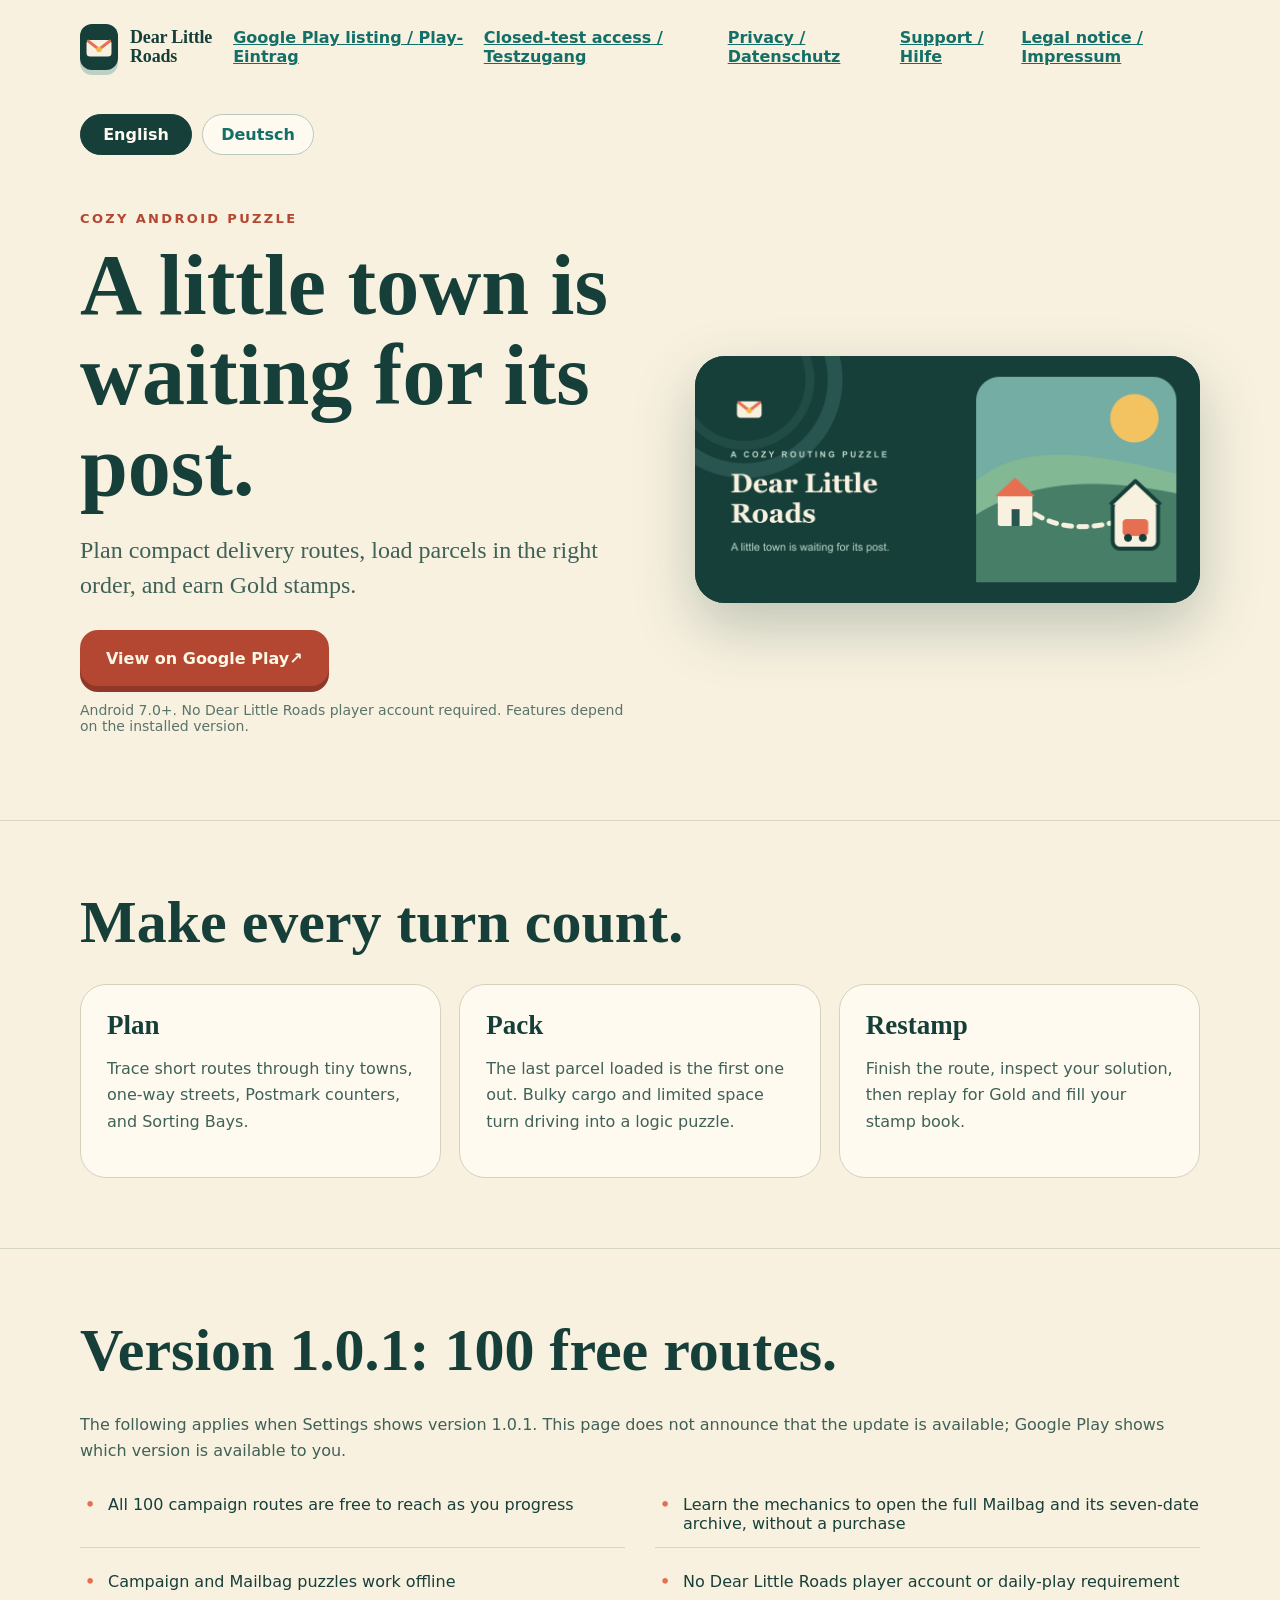
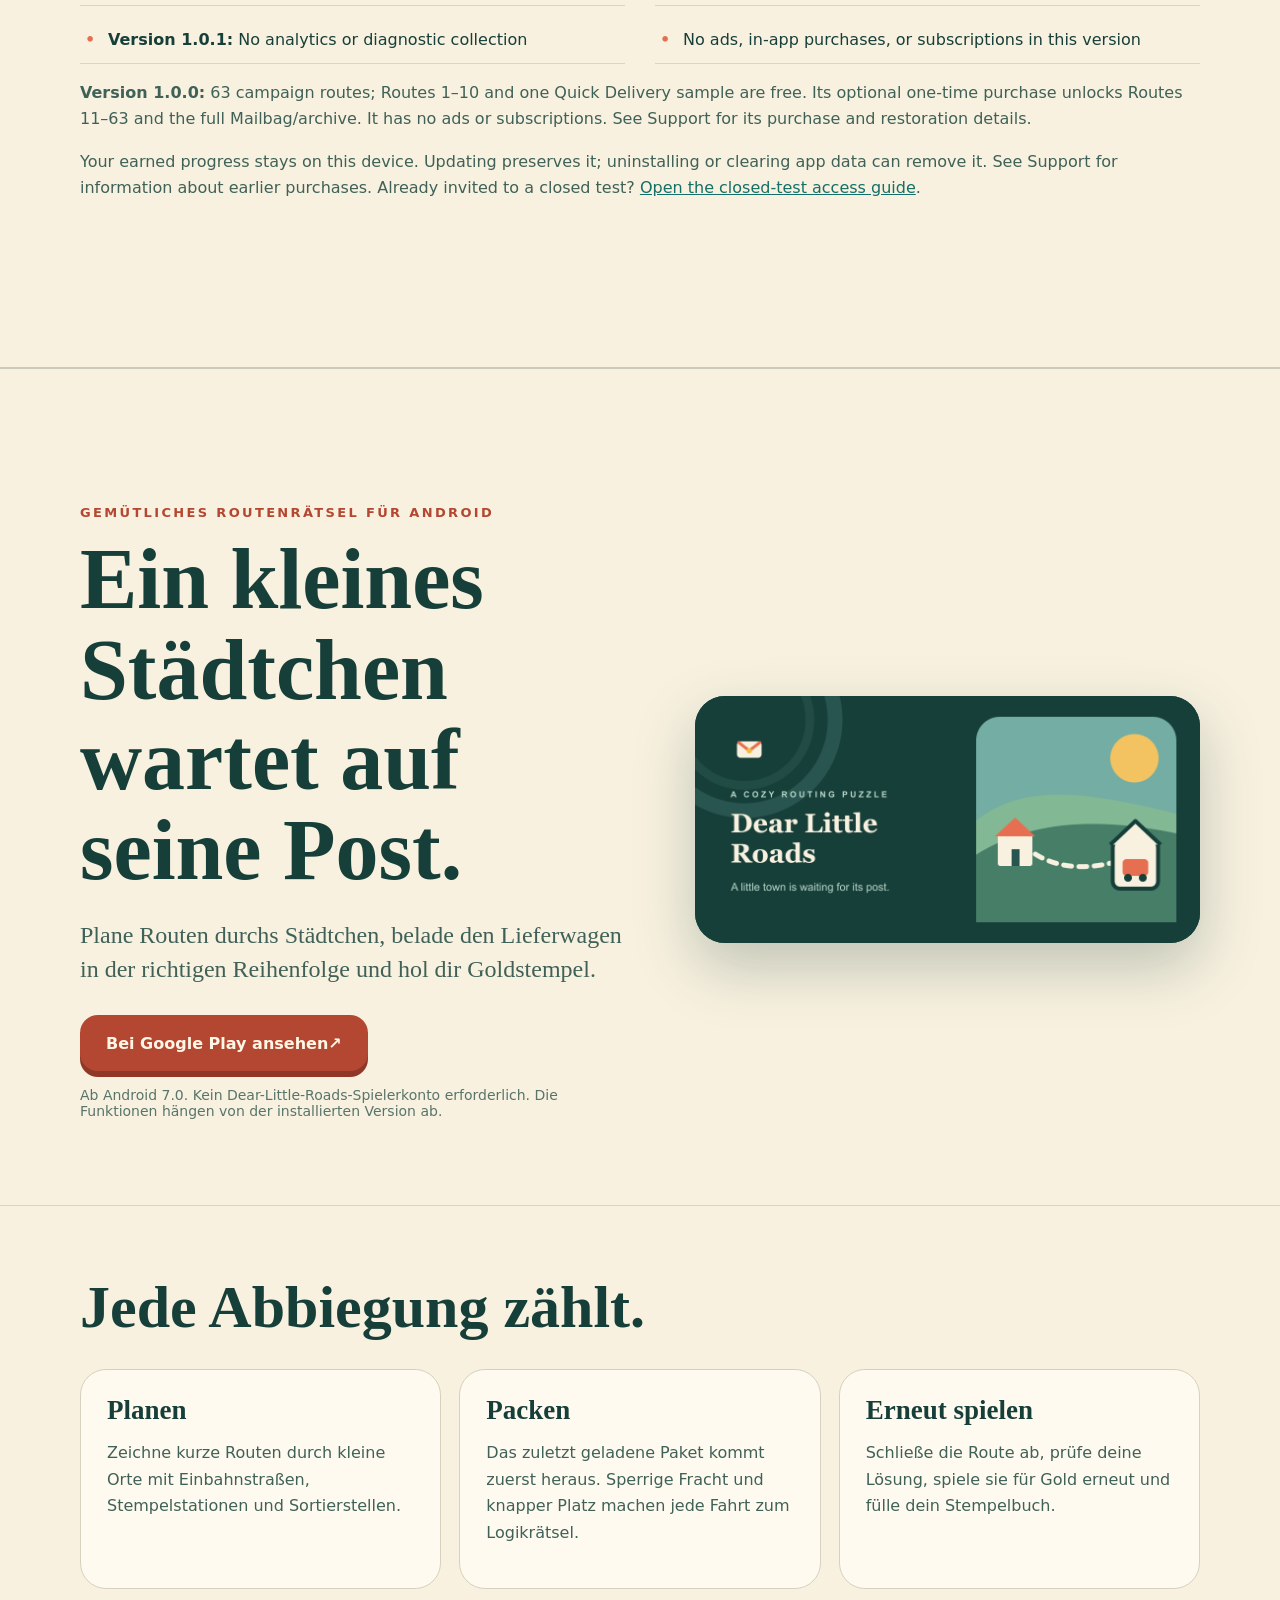
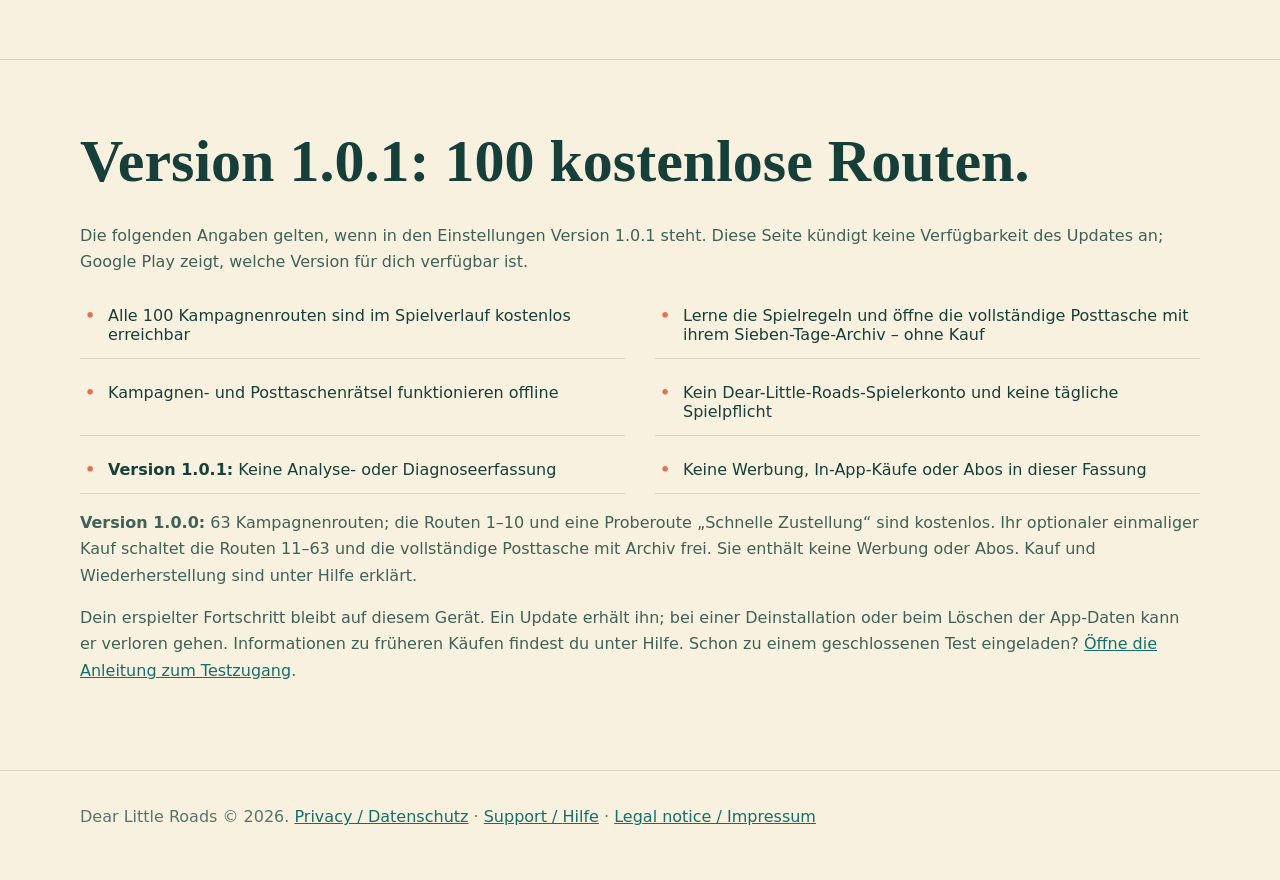
==== commit 024c1e49: "Publish version-scoped free-release information" ====
--- a/index.html
+++ b/index.html
@@ -3,7 +3,7 @@
 <head>
   <meta charset="utf-8">
   <meta name="viewport" content="width=device-width, initial-scale=1">
-  <meta name="description" content="Dear Little Roads is a cozy routing puzzle for Android with 63 campaign routes and a daily Mailbag.">
+  <meta name="description" content="Dear Little Roads is a cozy routing puzzle for Android. Compare version 1.0.0 and the free 100-route version 1.0.1.">
   <link rel="canonical" href="https://dearlittleroads.github.io/">
   <title>Dear Little Roads — Cozy Routing Puzzle / Gemütliches Routenrätsel</title>
   <link rel="stylesheet" href="styles.css">
@@ -36,8 +36,8 @@
           <div class="eyebrow">Cozy Android puzzle</div>
           <h1 id="english-title">A little town is waiting for its post.</h1>
           <p class="lede">Plan compact delivery routes, load parcels in the right order, and earn Gold stamps.</p>
-          <a class="button" href="https://play.google.com/store/apps/details?id=com.dearlittleroads.puzzle" target="_blank" rel="noopener">Coming to Google Play <span aria-hidden="true">↗</span><span class="visually-hidden"> (opens in a new tab)</span></a>
-          <p class="fine">Free content on Android 7.0+. No Dear Little Roads player account required.</p>
+          <a class="button" href="https://play.google.com/store/apps/details?id=com.dearlittleroads.puzzle" target="_blank" rel="noopener">View on Google Play <span aria-hidden="true">↗</span><span class="visually-hidden"> (opens in a new tab)</span></a>
+          <p class="fine">Android 7.0+. No Dear Little Roads player account required. Features depend on the installed version.</p>
         </div>
         <figure class="feature-art">
           <img src="assets/feature-graphic-1024x500.png" width="1024" height="500" alt="Dear Little Roads artwork with a postal route through a tiny town">
@@ -50,23 +50,25 @@
           <div class="cards">
             <section class="card"><h3>Plan</h3><p>Trace short routes through tiny towns, one-way streets, Postmark counters, and Sorting Bays.</p></section>
             <section class="card"><h3>Pack</h3><p>The last parcel loaded is the first one out. Bulky cargo and limited space turn driving into a logic puzzle.</p></section>
-            <section class="card"><h3>Restamp</h3><p>Finish the route, inspect your solution, then replay for Gold and fill a 63-route stamp book.</p></section>
+            <section class="card"><h3>Restamp</h3><p>Finish the route, inspect your solution, then replay for Gold and fill your stamp book.</p></section>
           </div>
         </div>
       </section>
 
       <section class="section">
         <div class="wrap">
-          <h2>Play at your own pace.</h2>
+          <h2>Version 1.0.1: 100 free routes.</h2>
+          <p class="prose">The following applies when Settings shows version 1.0.1. This page does not announce that the update is available; Google Play shows which version is available to you.</p>
           <ul class="facts">
-            <li>Routes 1–10 and one fixed Quick Delivery sample are free</li>
-            <li>When Google Play makes it available, one non-subscription purchase unlocks Routes 11–63 and the full Mailbag/archive</li>
-            <li>Available puzzles work offline; viewing, buying, and restoring the offer require Google Play</li>
+            <li>All 100 campaign routes are free to reach as you progress</li>
+            <li>Learn the mechanics to open the full Mailbag and its seven-date archive, without a purchase</li>
+            <li>Campaign and Mailbag puzzles work offline</li>
             <li>No Dear Little Roads player account or daily-play requirement</li>
-            <li><strong>Public version:</strong> No analytics or diagnostic collection</li>
-            <li>No ads or subscriptions</li>
+            <li><strong>Version 1.0.1:</strong> No analytics or diagnostic collection</li>
+            <li>No ads, in-app purchases, or subscriptions in this version</li>
           </ul>
-          <p class="prose">After a confirmed purchase, Google Play can restore the purchase entitlement. Puzzle progress stays on this device, so uninstalling or clearing app data can remove it. Already invited to a closed test? <a href="join.html#english">Open the closed-test access guide</a>.</p>
+          <p class="prose"><strong>Version 1.0.0:</strong> 63 campaign routes; Routes 1–10 and one Quick Delivery sample are free. Its optional one-time purchase unlocks Routes 11–63 and the full Mailbag/archive. It has no ads or subscriptions. See Support for its purchase and restoration details.</p>
+          <p class="prose">Your earned progress stays on this device. Updating preserves it; uninstalling or clearing app data can remove it. See Support for information about earlier purchases. Already invited to a closed test? <a href="join.html#english">Open the closed-test access guide</a>.</p>
         </div>
       </section>
     </article>
@@ -77,8 +79,8 @@
           <div class="eyebrow">Gemütliches Routenrätsel für Android</div>
           <h1 id="deutsch-title">Ein kleines Städtchen wartet auf seine Post.</h1>
           <p class="lede">Plane Routen durchs Städtchen, belade den Lieferwagen in der richtigen Reihenfolge und hol dir Goldstempel.</p>
-          <a class="button" href="https://play.google.com/store/apps/details?id=com.dearlittleroads.puzzle" target="_blank" rel="noopener">Demnächst bei Google Play <span aria-hidden="true">↗</span><span class="visually-hidden"> (öffnet in einem neuen Tab)</span></a>
-          <p class="fine">Kostenlose Inhalte ab Android 7.0. Kein Dear-Little-Roads-Spielerkonto erforderlich.</p>
+          <a class="button" href="https://play.google.com/store/apps/details?id=com.dearlittleroads.puzzle" target="_blank" rel="noopener">Bei Google Play ansehen <span aria-hidden="true">↗</span><span class="visually-hidden"> (öffnet in einem neuen Tab)</span></a>
+          <p class="fine">Ab Android 7.0. Kein Dear-Little-Roads-Spielerkonto erforderlich. Die Funktionen hängen von der installierten Version ab.</p>
         </div>
         <figure class="feature-art">
           <img src="assets/feature-graphic-1024x500.png" width="1024" height="500" alt="Dear-Little-Roads-Motiv mit einer Postroute durch ein kleines Städtchen">
@@ -91,23 +93,25 @@
           <div class="cards">
             <section class="card"><h3>Planen</h3><p>Zeichne kurze Routen durch kleine Orte mit Einbahnstraßen, Stempelstationen und Sortierstellen.</p></section>
             <section class="card"><h3>Packen</h3><p>Das zuletzt geladene Paket kommt zuerst heraus. Sperrige Fracht und knapper Platz machen jede Fahrt zum Logikrätsel.</p></section>
-            <section class="card"><h3>Erneut spielen</h3><p>Schließe die Route ab, prüfe deine Lösung, spiele sie für Gold erneut und fülle dein Stempelbuch mit 63 Routen.</p></section>
+            <section class="card"><h3>Erneut spielen</h3><p>Schließe die Route ab, prüfe deine Lösung, spiele sie für Gold erneut und fülle dein Stempelbuch.</p></section>
           </div>
         </div>
       </section>
 
       <section class="section">
         <div class="wrap">
-          <h2>Spiele in deinem Tempo.</h2>
+          <h2>Version 1.0.1: 100 kostenlose Routen.</h2>
+          <p class="prose">Die folgenden Angaben gelten, wenn in den Einstellungen Version 1.0.1 steht. Diese Seite kündigt keine Verfügbarkeit des Updates an; Google Play zeigt, welche Version für dich verfügbar ist.</p>
           <ul class="facts">
-            <li>Die Routen 1–10 und eine feste Proberoute „Schnelle Zustellung“ sind kostenlos</li>
-            <li>Wenn Google Play das Angebot verfügbar macht, schaltet ein einmaliger Kauf ohne Abo die Routen 11–63 und die vollständige Posttasche mit Archiv frei</li>
-            <li>Verfügbare Rätsel funktionieren offline; für Anzeige, Kauf und Wiederherstellung des Angebots ist Google Play erforderlich</li>
+            <li>Alle 100 Kampagnenrouten sind im Spielverlauf kostenlos erreichbar</li>
+            <li>Lerne die Spielregeln und öffne die vollständige Posttasche mit ihrem Sieben-Tage-Archiv – ohne Kauf</li>
+            <li>Kampagnen- und Posttaschenrätsel funktionieren offline</li>
             <li>Kein Dear-Little-Roads-Spielerkonto und keine tägliche Spielpflicht</li>
-            <li><strong>Öffentliche Fassung:</strong> Keine Analyse- oder Diagnoseerfassung</li>
-            <li>Keine Werbung und kein Abo</li>
+            <li><strong>Version 1.0.1:</strong> Keine Analyse- oder Diagnoseerfassung</li>
+            <li>Keine Werbung, In-App-Käufe oder Abos in dieser Fassung</li>
           </ul>
-          <p class="prose">Nach einem bestätigten Kauf kann Google Play die Kaufberechtigung wiederherstellen. Der Rätselfortschritt bleibt auf diesem Gerät und kann bei einer Deinstallation oder beim Löschen der App-Daten verloren gehen. Schon zu einem geschlossenen Test eingeladen? <a href="join.html#deutsch">Öffne die Anleitung zum Testzugang</a>.</p>
+          <p class="prose"><strong>Version 1.0.0:</strong> 63 Kampagnenrouten; die Routen 1–10 und eine Proberoute „Schnelle Zustellung“ sind kostenlos. Ihr optionaler einmaliger Kauf schaltet die Routen 11–63 und die vollständige Posttasche mit Archiv frei. Sie enthält keine Werbung oder Abos. Kauf und Wiederherstellung sind unter Hilfe erklärt.</p>
+          <p class="prose">Dein erspielter Fortschritt bleibt auf diesem Gerät. Ein Update erhält ihn; bei einer Deinstallation oder beim Löschen der App-Daten kann er verloren gehen. Informationen zu früheren Käufen findest du unter Hilfe. Schon zu einem geschlossenen Test eingeladen? <a href="join.html#deutsch">Öffne die Anleitung zum Testzugang</a>.</p>
         </div>
       </section>
     </article>
--- a/styles.css
+++ b/styles.css
@@ -106,6 +106,7 @@
     overflow-wrap: normal;
   }
   .policy h2 { hyphens: manual; overflow-wrap: normal; }
+  #interner-werbetest { hyphens: auto; overflow-wrap: anywhere; }
   .join-step { grid-template-columns: 42px 1fr; gap: 12px; padding: 18px 16px; }
   .step-number { width: 38px; height: 38px; font-size: 21px; }
   .join-step .button { width: 100%; min-height: 52px; padding: 0 18px; text-align: center; }
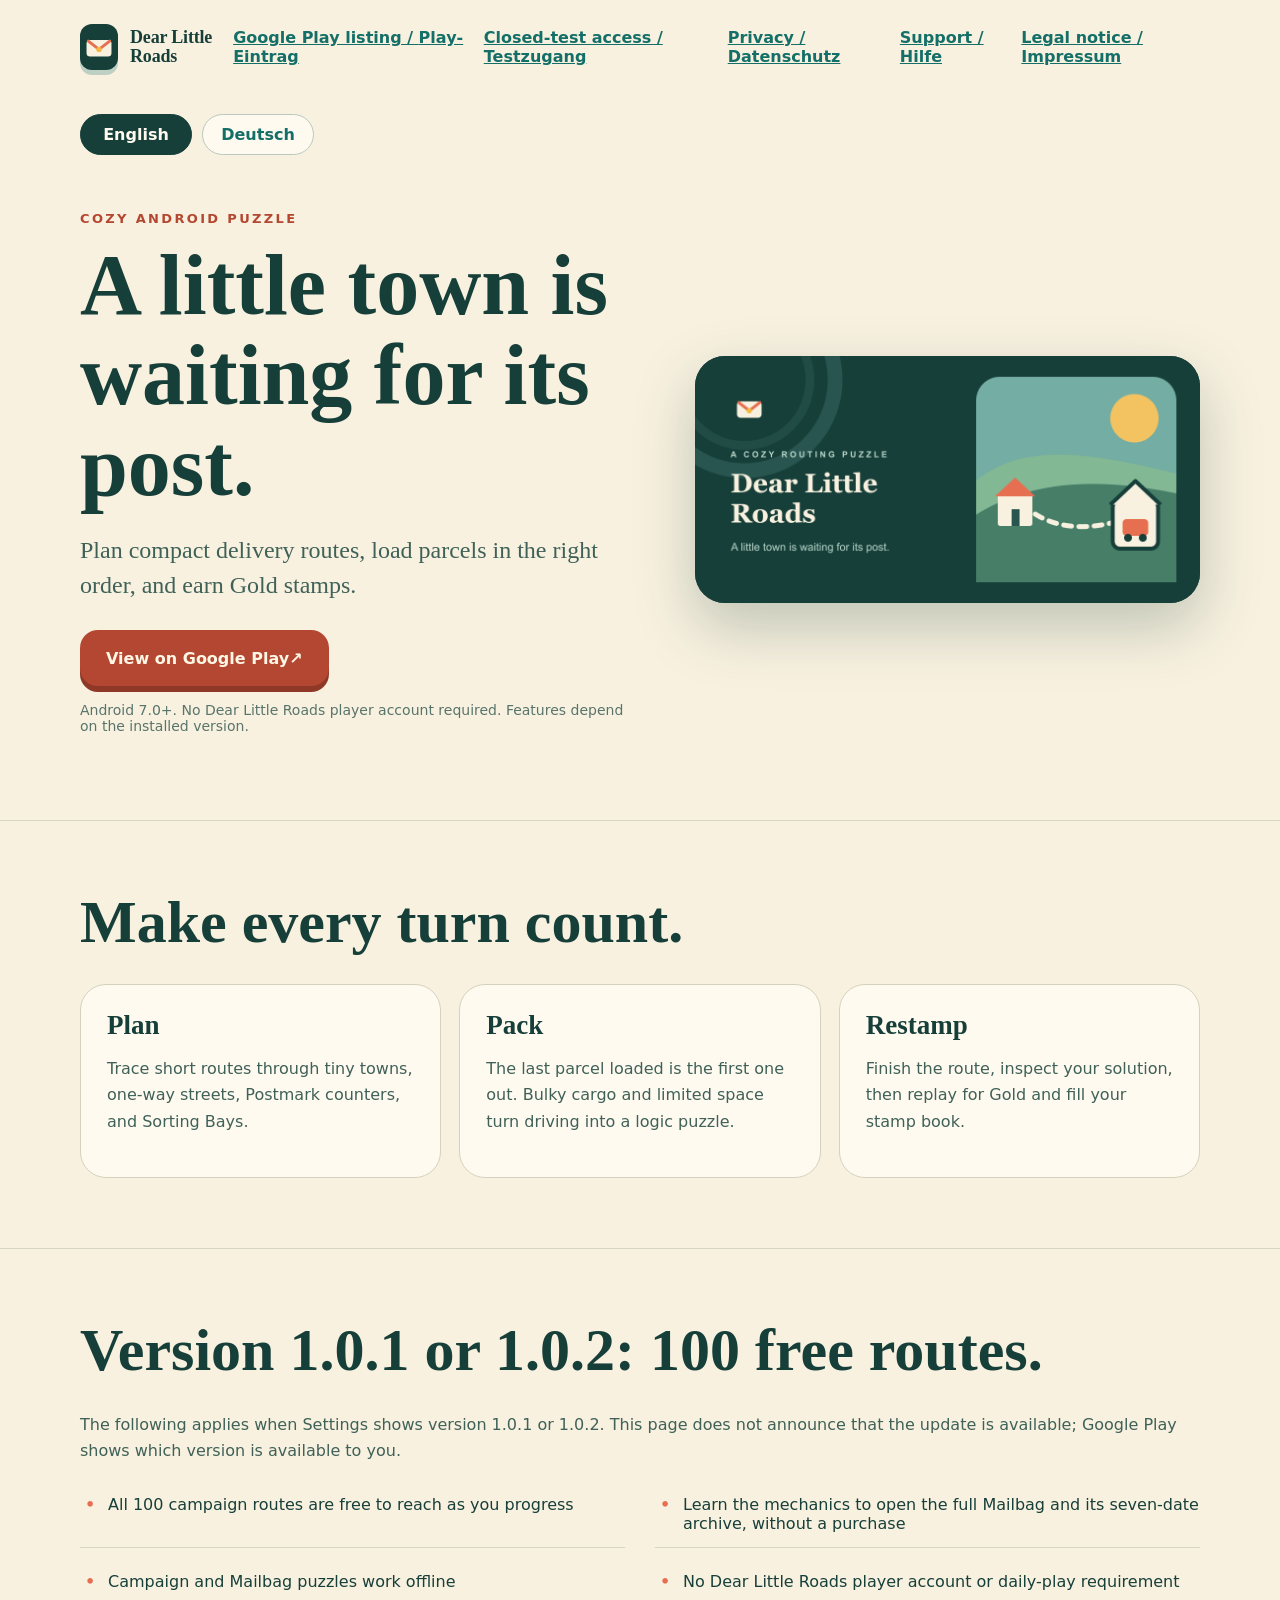
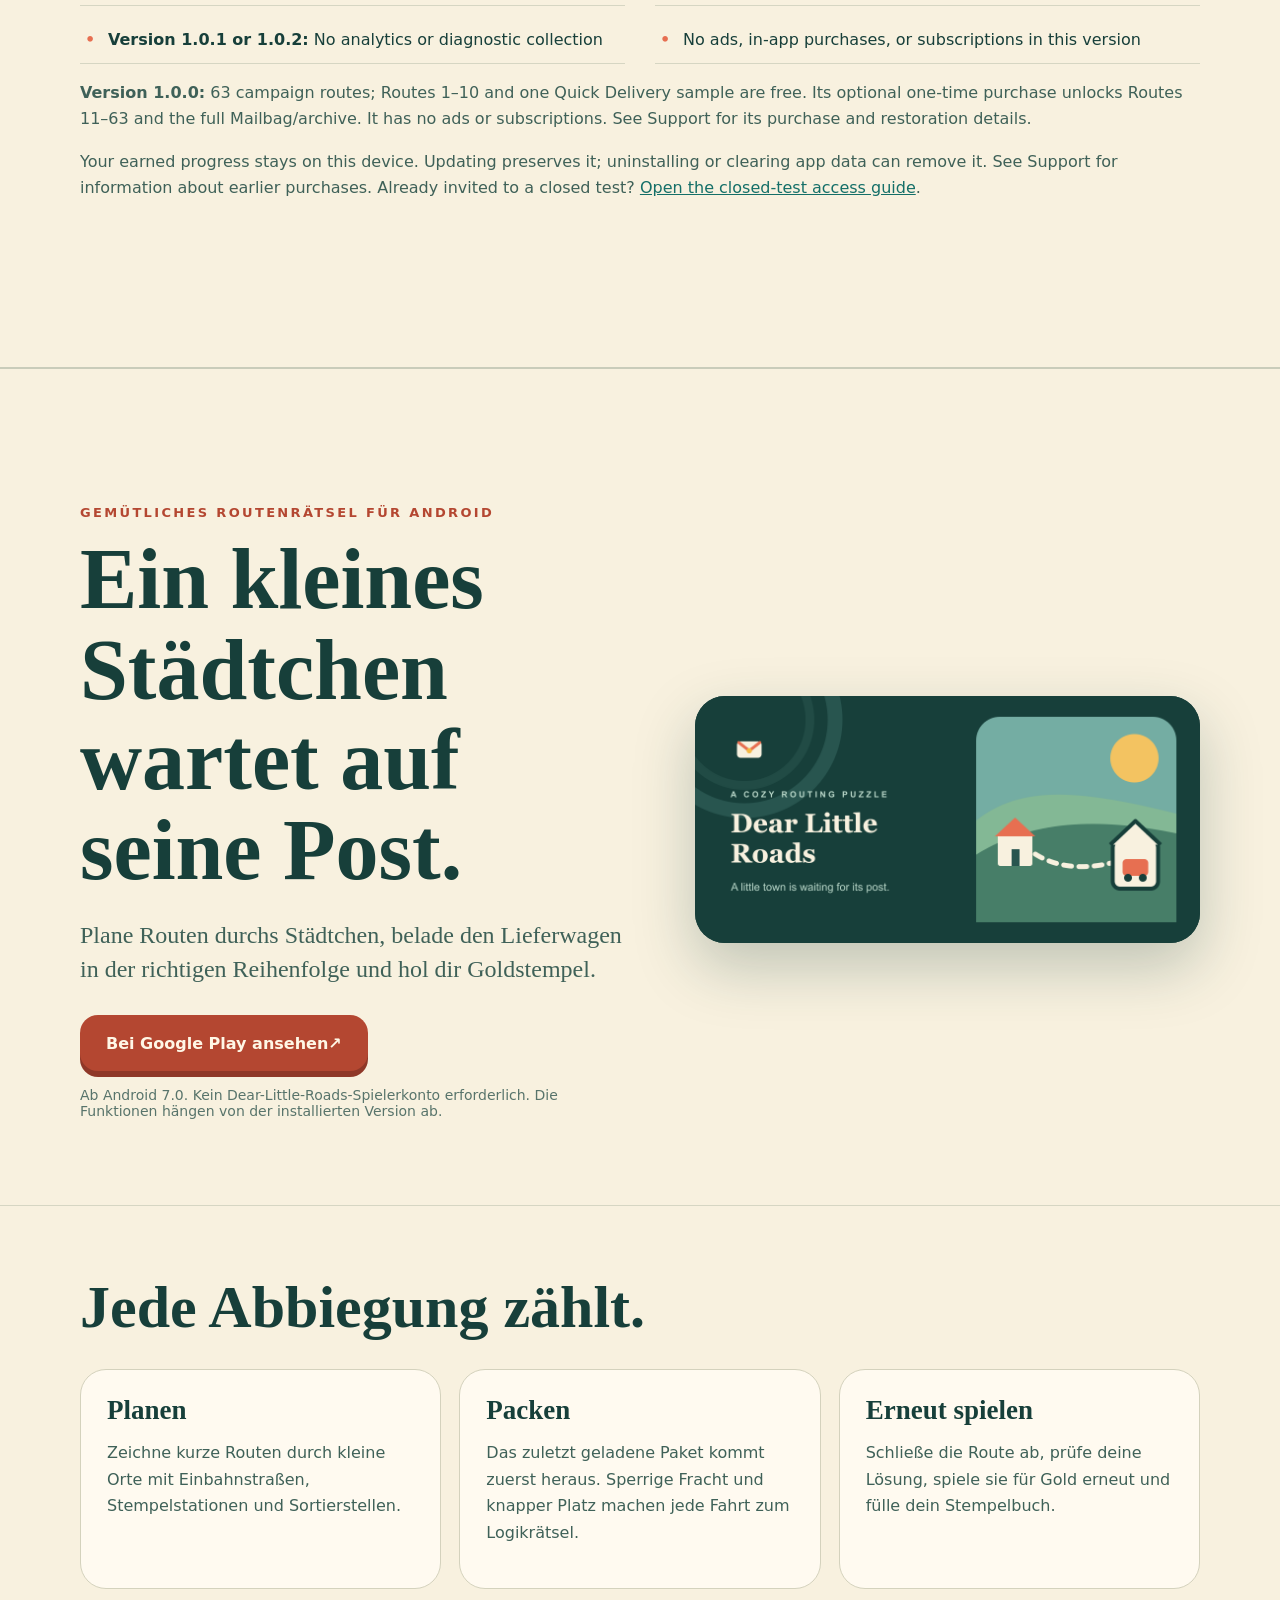
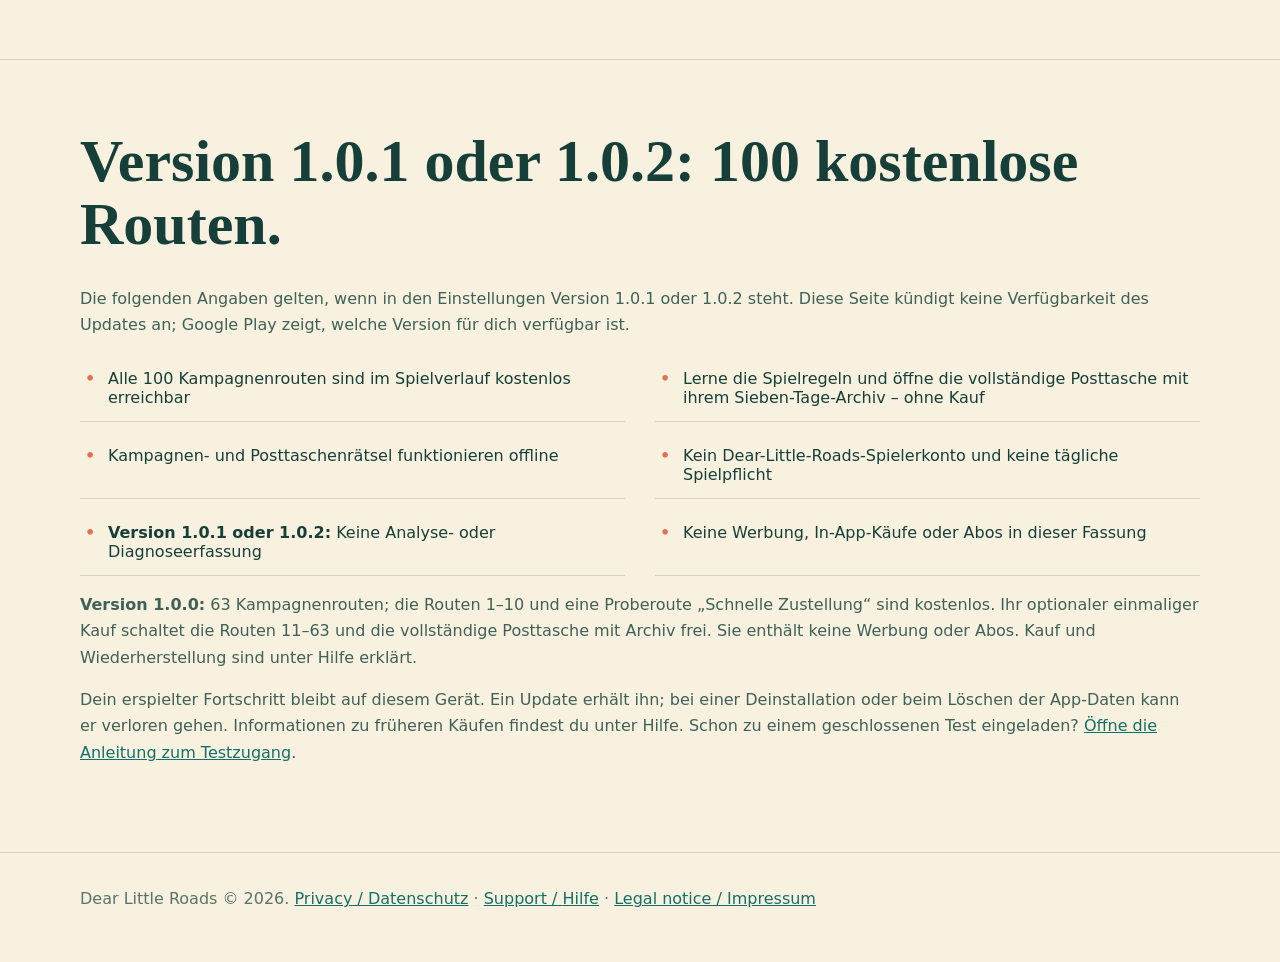
==== commit 91bc8ccb: "Clarify website coverage for versions 1.0.1 and 1.0.2" ====
--- a/index.html
+++ b/index.html
@@ -3,7 +3,7 @@
 <head>
   <meta charset="utf-8">
   <meta name="viewport" content="width=device-width, initial-scale=1">
-  <meta name="description" content="Dear Little Roads is a cozy routing puzzle for Android. Compare version 1.0.0 and the free 100-route version 1.0.1.">
+  <meta name="description" content="Dear Little Roads is a cozy routing puzzle for Android. Compare version 1.0.0 and the free 100-route version 1.0.1 or 1.0.2.">
   <link rel="canonical" href="https://dearlittleroads.github.io/">
   <title>Dear Little Roads — Cozy Routing Puzzle / Gemütliches Routenrätsel</title>
   <link rel="stylesheet" href="styles.css">
@@ -57,14 +57,14 @@
 
       <section class="section">
         <div class="wrap">
-          <h2>Version 1.0.1: 100 free routes.</h2>
-          <p class="prose">The following applies when Settings shows version 1.0.1. This page does not announce that the update is available; Google Play shows which version is available to you.</p>
+          <h2>Version 1.0.1 or 1.0.2: 100 free routes.</h2>
+          <p class="prose">The following applies when Settings shows version 1.0.1 or 1.0.2. This page does not announce that the update is available; Google Play shows which version is available to you.</p>
           <ul class="facts">
             <li>All 100 campaign routes are free to reach as you progress</li>
             <li>Learn the mechanics to open the full Mailbag and its seven-date archive, without a purchase</li>
             <li>Campaign and Mailbag puzzles work offline</li>
             <li>No Dear Little Roads player account or daily-play requirement</li>
-            <li><strong>Version 1.0.1:</strong> No analytics or diagnostic collection</li>
+            <li><strong>Version 1.0.1 or 1.0.2:</strong> No analytics or diagnostic collection</li>
             <li>No ads, in-app purchases, or subscriptions in this version</li>
           </ul>
           <p class="prose"><strong>Version 1.0.0:</strong> 63 campaign routes; Routes 1–10 and one Quick Delivery sample are free. Its optional one-time purchase unlocks Routes 11–63 and the full Mailbag/archive. It has no ads or subscriptions. See Support for its purchase and restoration details.</p>
@@ -100,14 +100,14 @@
 
       <section class="section">
         <div class="wrap">
-          <h2>Version 1.0.1: 100 kostenlose Routen.</h2>
-          <p class="prose">Die folgenden Angaben gelten, wenn in den Einstellungen Version 1.0.1 steht. Diese Seite kündigt keine Verfügbarkeit des Updates an; Google Play zeigt, welche Version für dich verfügbar ist.</p>
+          <h2>Version 1.0.1 oder 1.0.2: 100 kostenlose Routen.</h2>
+          <p class="prose">Die folgenden Angaben gelten, wenn in den Einstellungen Version 1.0.1 oder 1.0.2 steht. Diese Seite kündigt keine Verfügbarkeit des Updates an; Google Play zeigt, welche Version für dich verfügbar ist.</p>
           <ul class="facts">
             <li>Alle 100 Kampagnenrouten sind im Spielverlauf kostenlos erreichbar</li>
             <li>Lerne die Spielregeln und öffne die vollständige Posttasche mit ihrem Sieben-Tage-Archiv – ohne Kauf</li>
             <li>Kampagnen- und Posttaschenrätsel funktionieren offline</li>
             <li>Kein Dear-Little-Roads-Spielerkonto und keine tägliche Spielpflicht</li>
-            <li><strong>Version 1.0.1:</strong> Keine Analyse- oder Diagnoseerfassung</li>
+            <li><strong>Version 1.0.1 oder 1.0.2:</strong> Keine Analyse- oder Diagnoseerfassung</li>
             <li>Keine Werbung, In-App-Käufe oder Abos in dieser Fassung</li>
           </ul>
           <p class="prose"><strong>Version 1.0.0:</strong> 63 Kampagnenrouten; die Routen 1–10 und eine Proberoute „Schnelle Zustellung“ sind kostenlos. Ihr optionaler einmaliger Kauf schaltet die Routen 11–63 und die vollständige Posttasche mit Archiv frei. Sie enthält keine Werbung oder Abos. Kauf und Wiederherstellung sind unter Hilfe erklärt.</p>
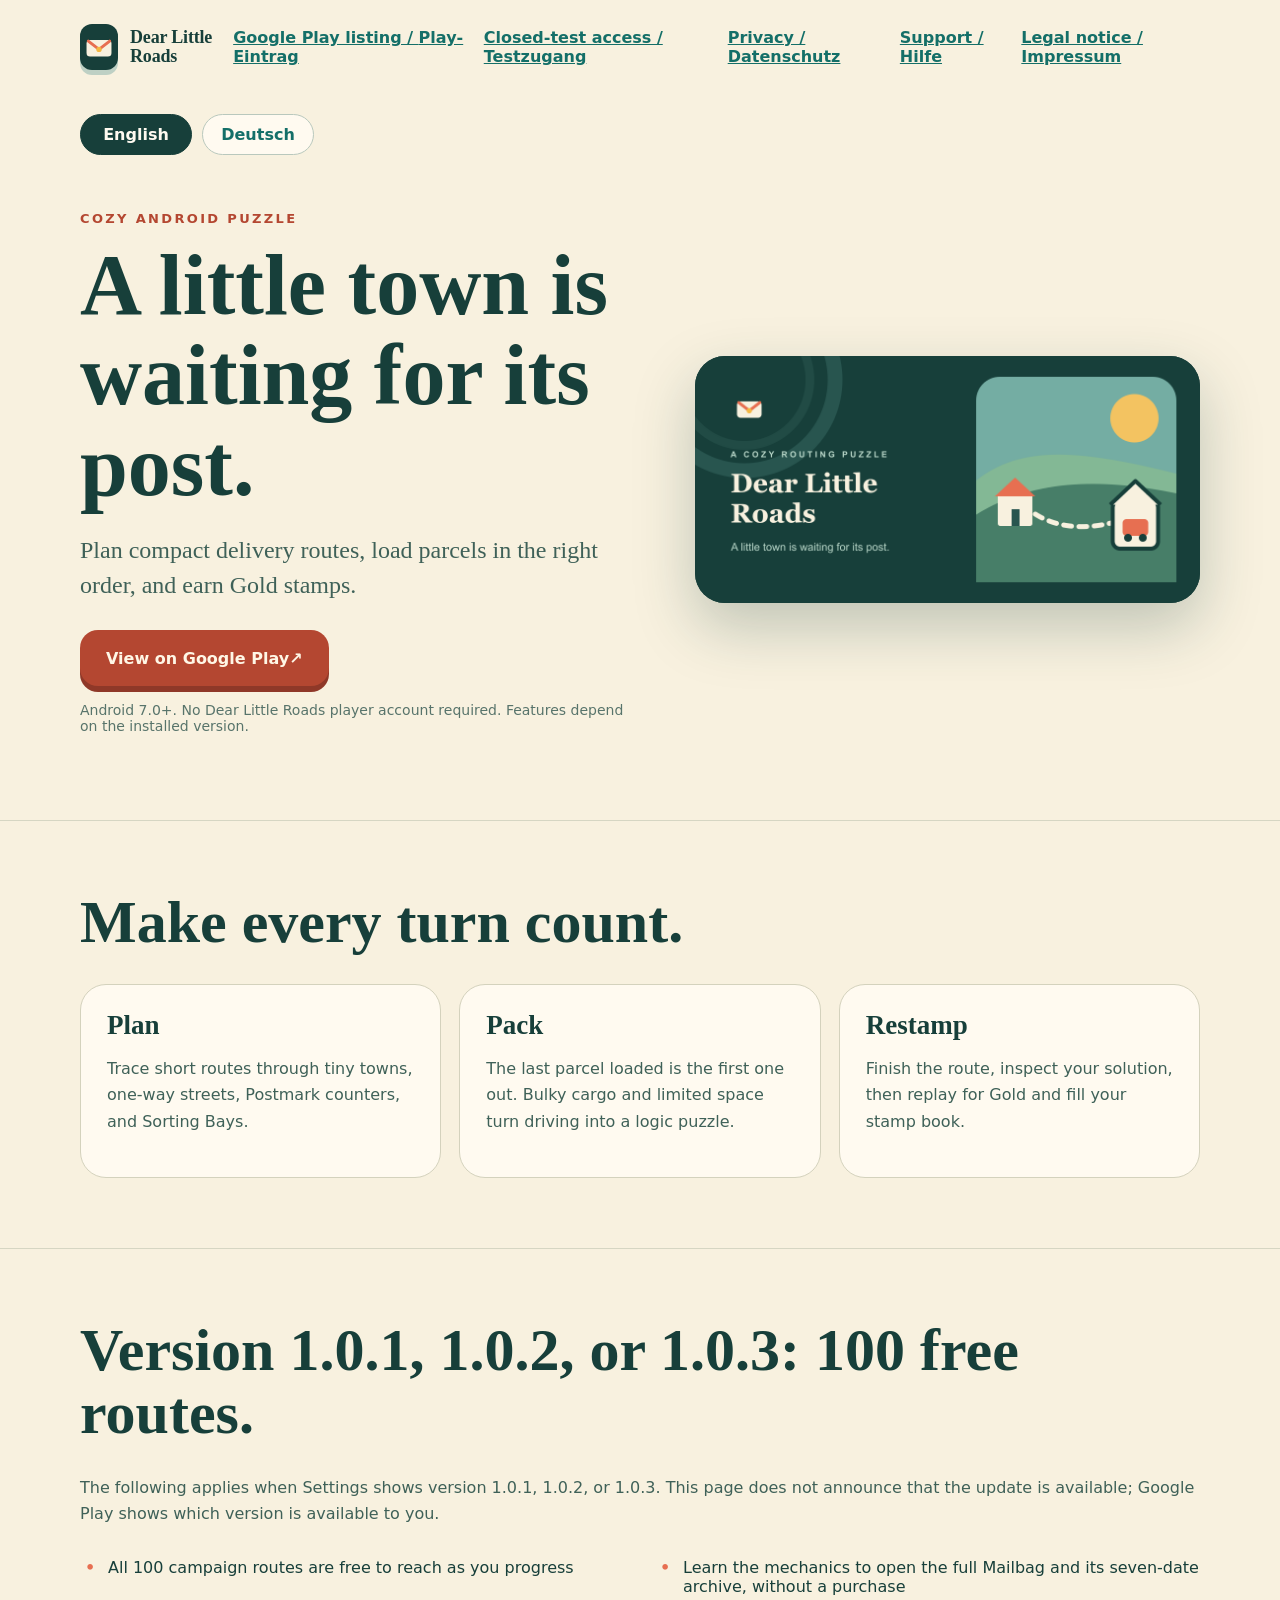
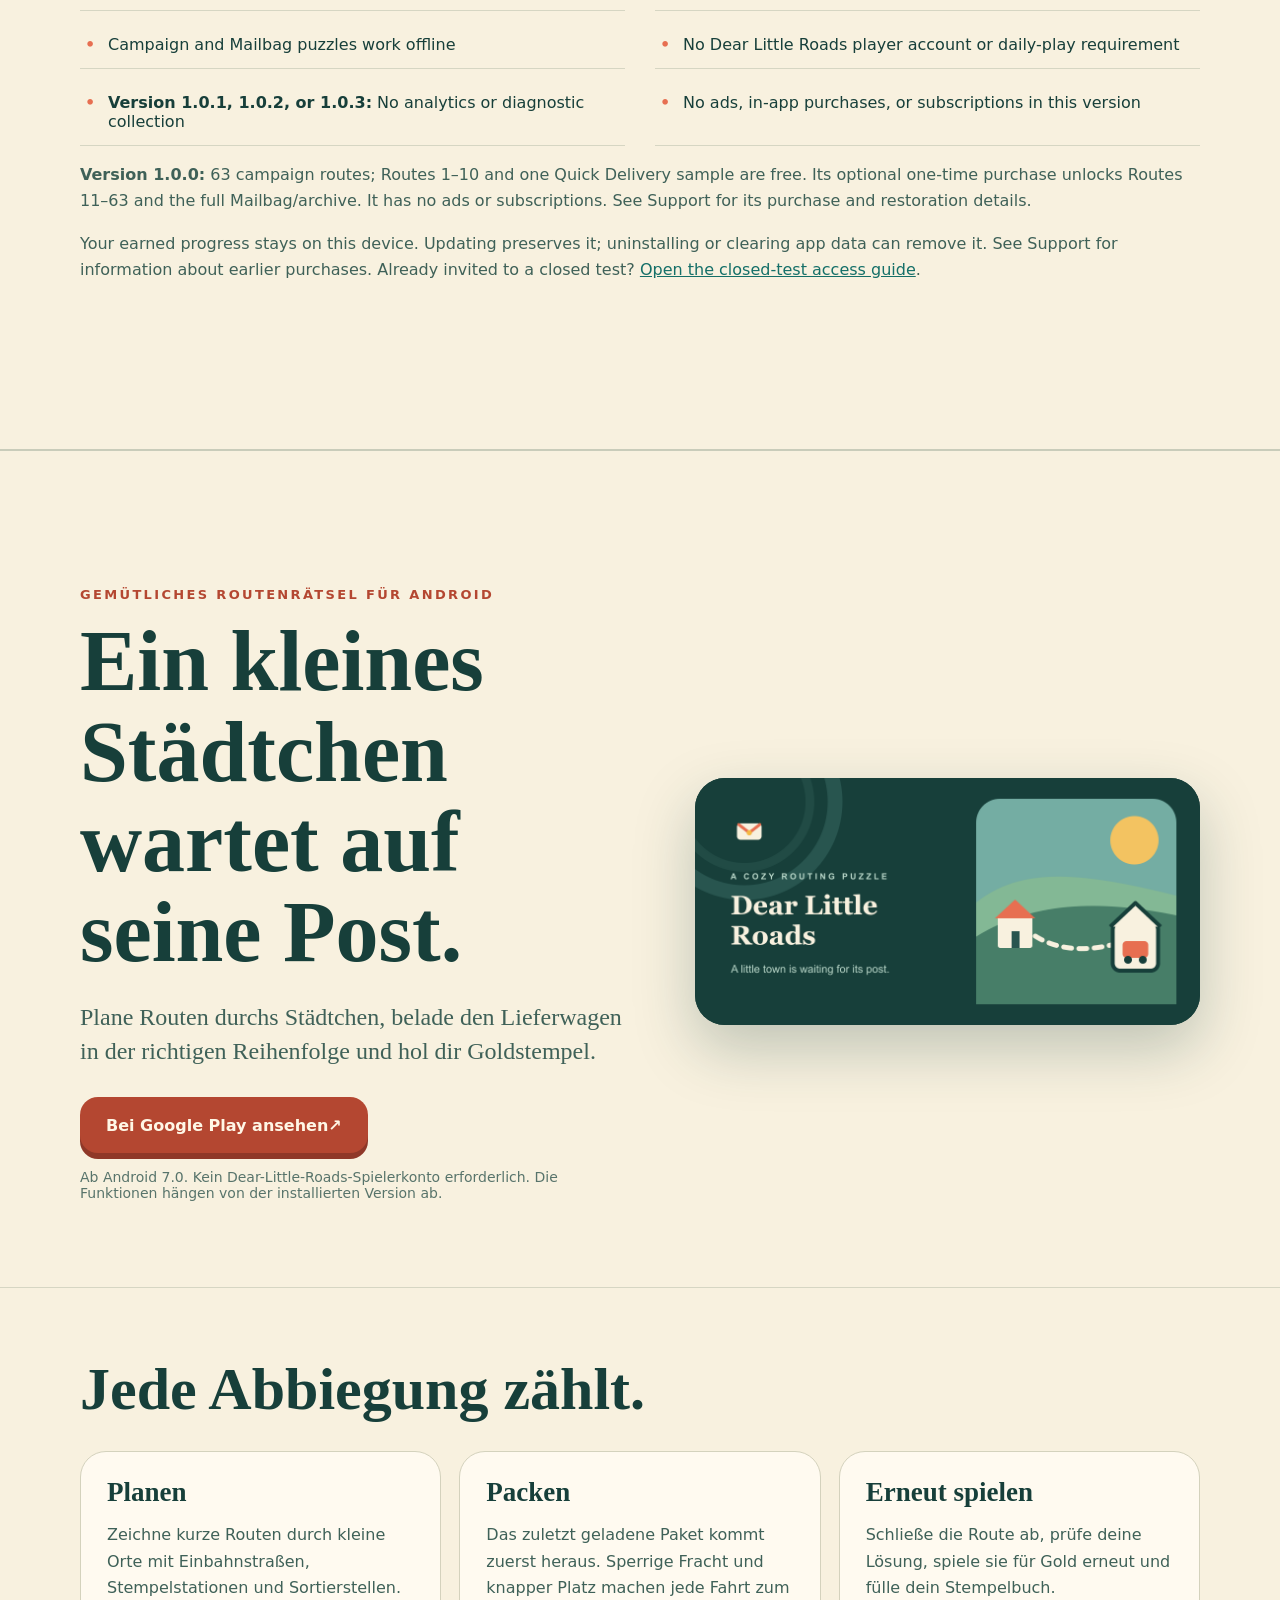
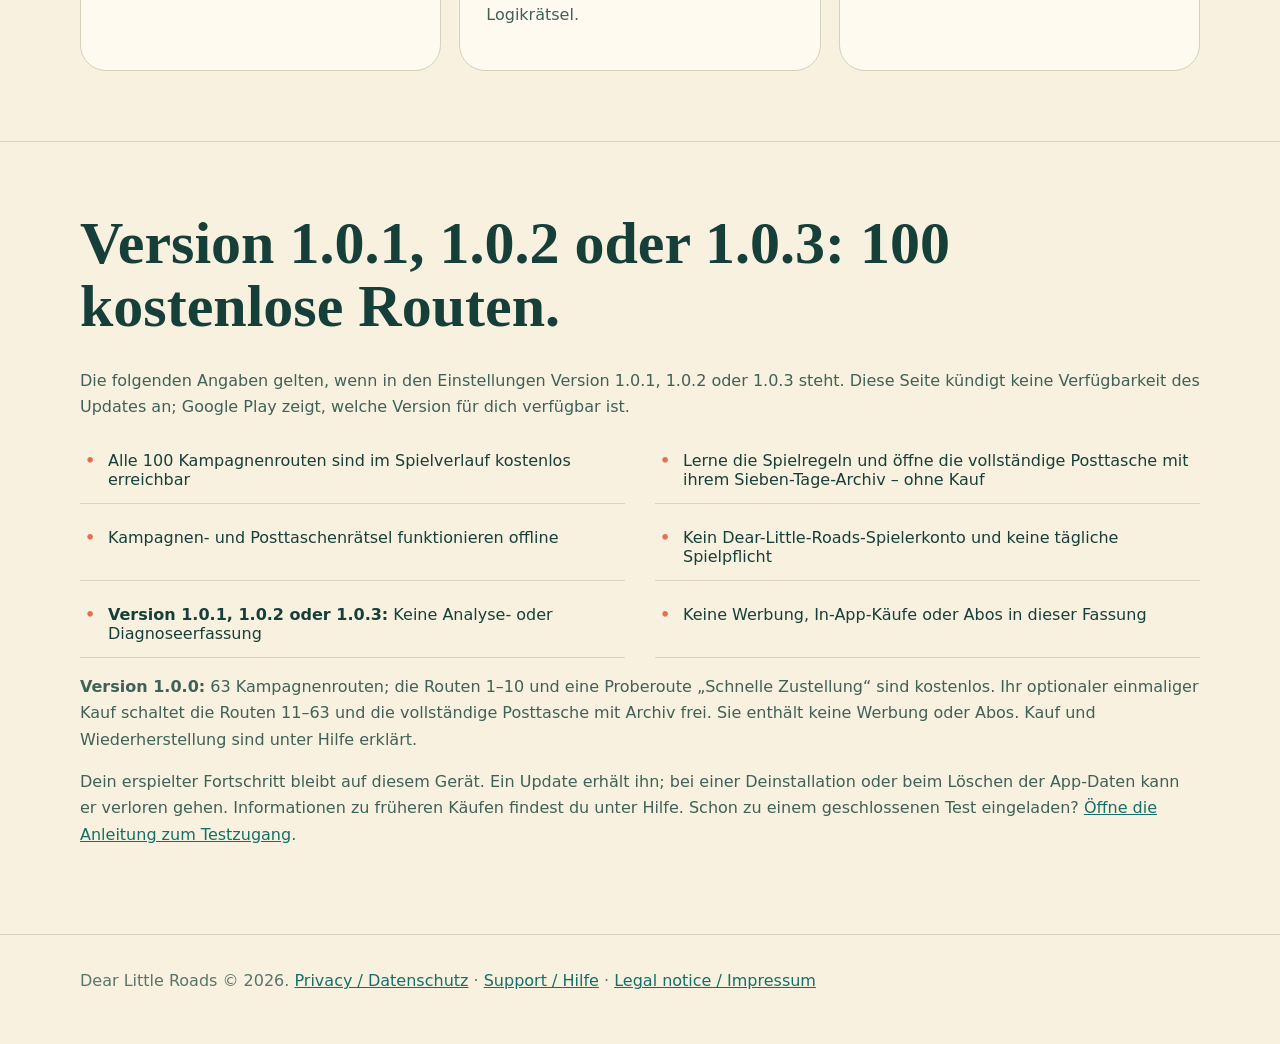
==== commit 832491d5: "Document version 1.0.3 website coverage" ====
--- a/index.html
+++ b/index.html
@@ -3,7 +3,7 @@
 <head>
   <meta charset="utf-8">
   <meta name="viewport" content="width=device-width, initial-scale=1">
-  <meta name="description" content="Dear Little Roads is a cozy routing puzzle for Android. Compare version 1.0.0 and the free 100-route version 1.0.1 or 1.0.2.">
+  <meta name="description" content="Dear Little Roads is a cozy routing puzzle for Android. Compare version 1.0.0 and the free 100-route version 1.0.1, 1.0.2, or 1.0.3.">
   <link rel="canonical" href="https://dearlittleroads.github.io/">
   <title>Dear Little Roads — Cozy Routing Puzzle / Gemütliches Routenrätsel</title>
   <link rel="stylesheet" href="styles.css">
@@ -57,14 +57,14 @@
 
       <section class="section">
         <div class="wrap">
-          <h2>Version 1.0.1 or 1.0.2: 100 free routes.</h2>
-          <p class="prose">The following applies when Settings shows version 1.0.1 or 1.0.2. This page does not announce that the update is available; Google Play shows which version is available to you.</p>
+          <h2>Version 1.0.1, 1.0.2, or 1.0.3: 100 free routes.</h2>
+          <p class="prose">The following applies when Settings shows version 1.0.1, 1.0.2, or 1.0.3. This page does not announce that the update is available; Google Play shows which version is available to you.</p>
           <ul class="facts">
             <li>All 100 campaign routes are free to reach as you progress</li>
             <li>Learn the mechanics to open the full Mailbag and its seven-date archive, without a purchase</li>
             <li>Campaign and Mailbag puzzles work offline</li>
             <li>No Dear Little Roads player account or daily-play requirement</li>
-            <li><strong>Version 1.0.1 or 1.0.2:</strong> No analytics or diagnostic collection</li>
+            <li><strong>Version 1.0.1, 1.0.2, or 1.0.3:</strong> No analytics or diagnostic collection</li>
             <li>No ads, in-app purchases, or subscriptions in this version</li>
           </ul>
           <p class="prose"><strong>Version 1.0.0:</strong> 63 campaign routes; Routes 1–10 and one Quick Delivery sample are free. Its optional one-time purchase unlocks Routes 11–63 and the full Mailbag/archive. It has no ads or subscriptions. See Support for its purchase and restoration details.</p>
@@ -100,14 +100,14 @@
 
       <section class="section">
         <div class="wrap">
-          <h2>Version 1.0.1 oder 1.0.2: 100 kostenlose Routen.</h2>
-          <p class="prose">Die folgenden Angaben gelten, wenn in den Einstellungen Version 1.0.1 oder 1.0.2 steht. Diese Seite kündigt keine Verfügbarkeit des Updates an; Google Play zeigt, welche Version für dich verfügbar ist.</p>
+          <h2>Version 1.0.1, 1.0.2 oder 1.0.3: 100 kostenlose Routen.</h2>
+          <p class="prose">Die folgenden Angaben gelten, wenn in den Einstellungen Version 1.0.1, 1.0.2 oder 1.0.3 steht. Diese Seite kündigt keine Verfügbarkeit des Updates an; Google Play zeigt, welche Version für dich verfügbar ist.</p>
           <ul class="facts">
             <li>Alle 100 Kampagnenrouten sind im Spielverlauf kostenlos erreichbar</li>
             <li>Lerne die Spielregeln und öffne die vollständige Posttasche mit ihrem Sieben-Tage-Archiv – ohne Kauf</li>
             <li>Kampagnen- und Posttaschenrätsel funktionieren offline</li>
             <li>Kein Dear-Little-Roads-Spielerkonto und keine tägliche Spielpflicht</li>
-            <li><strong>Version 1.0.1 oder 1.0.2:</strong> Keine Analyse- oder Diagnoseerfassung</li>
+            <li><strong>Version 1.0.1, 1.0.2 oder 1.0.3:</strong> Keine Analyse- oder Diagnoseerfassung</li>
             <li>Keine Werbung, In-App-Käufe oder Abos in dieser Fassung</li>
           </ul>
           <p class="prose"><strong>Version 1.0.0:</strong> 63 Kampagnenrouten; die Routen 1–10 und eine Proberoute „Schnelle Zustellung“ sind kostenlos. Ihr optionaler einmaliger Kauf schaltet die Routen 11–63 und die vollständige Posttasche mit Archiv frei. Sie enthält keine Werbung oder Abos. Kauf und Wiederherstellung sind unter Hilfe erklärt.</p>
